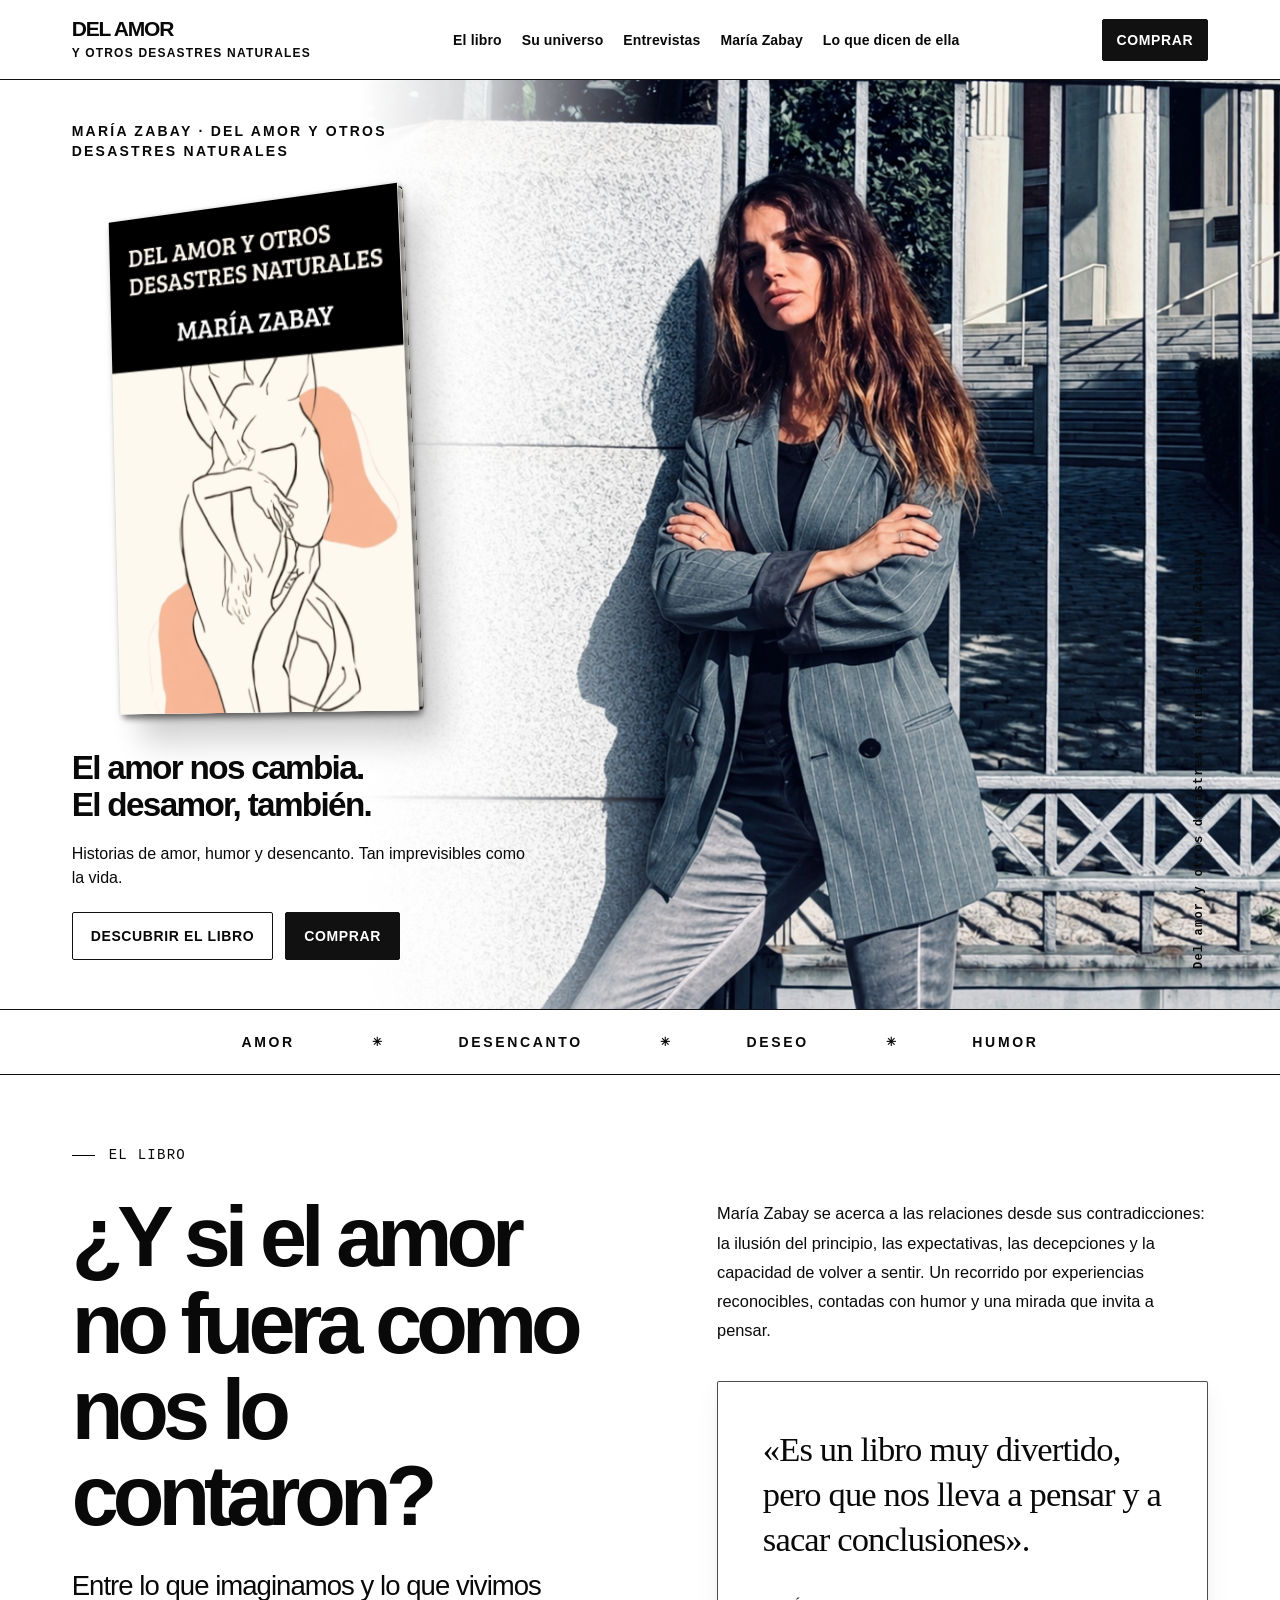
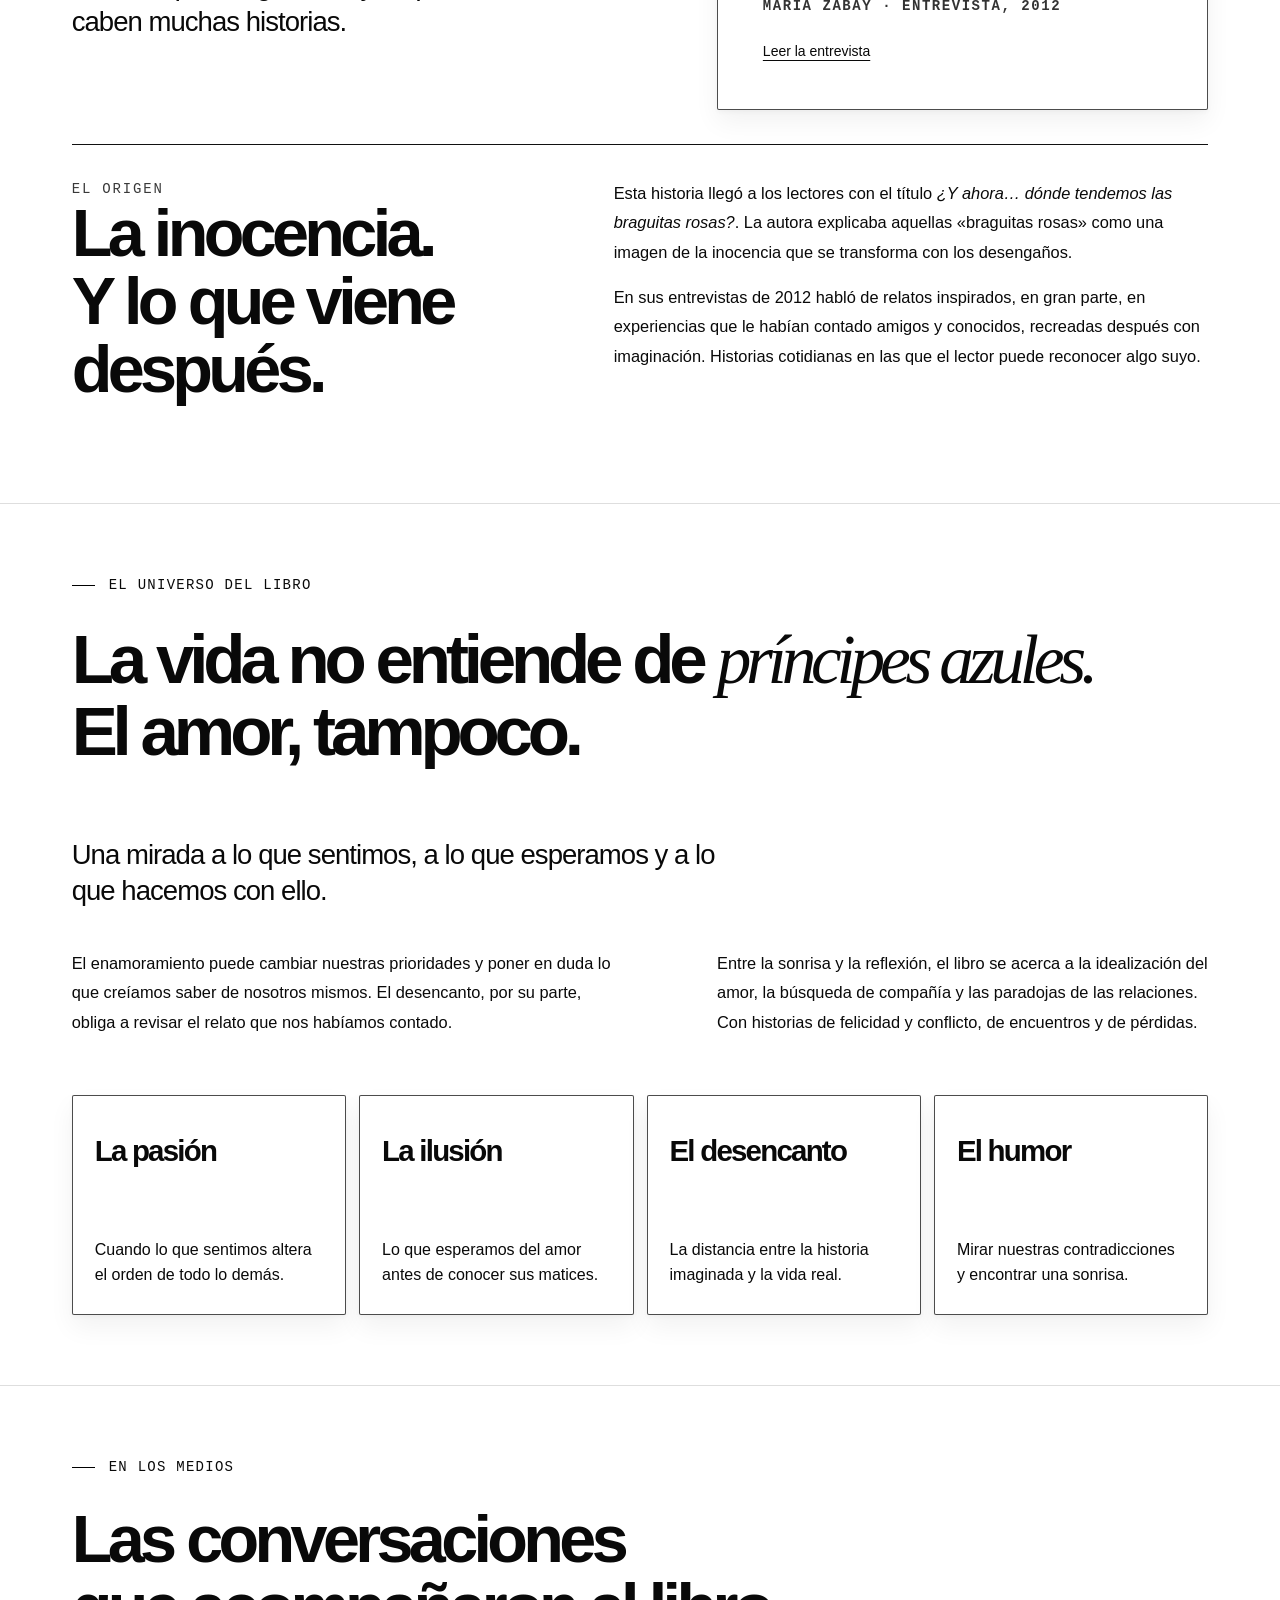
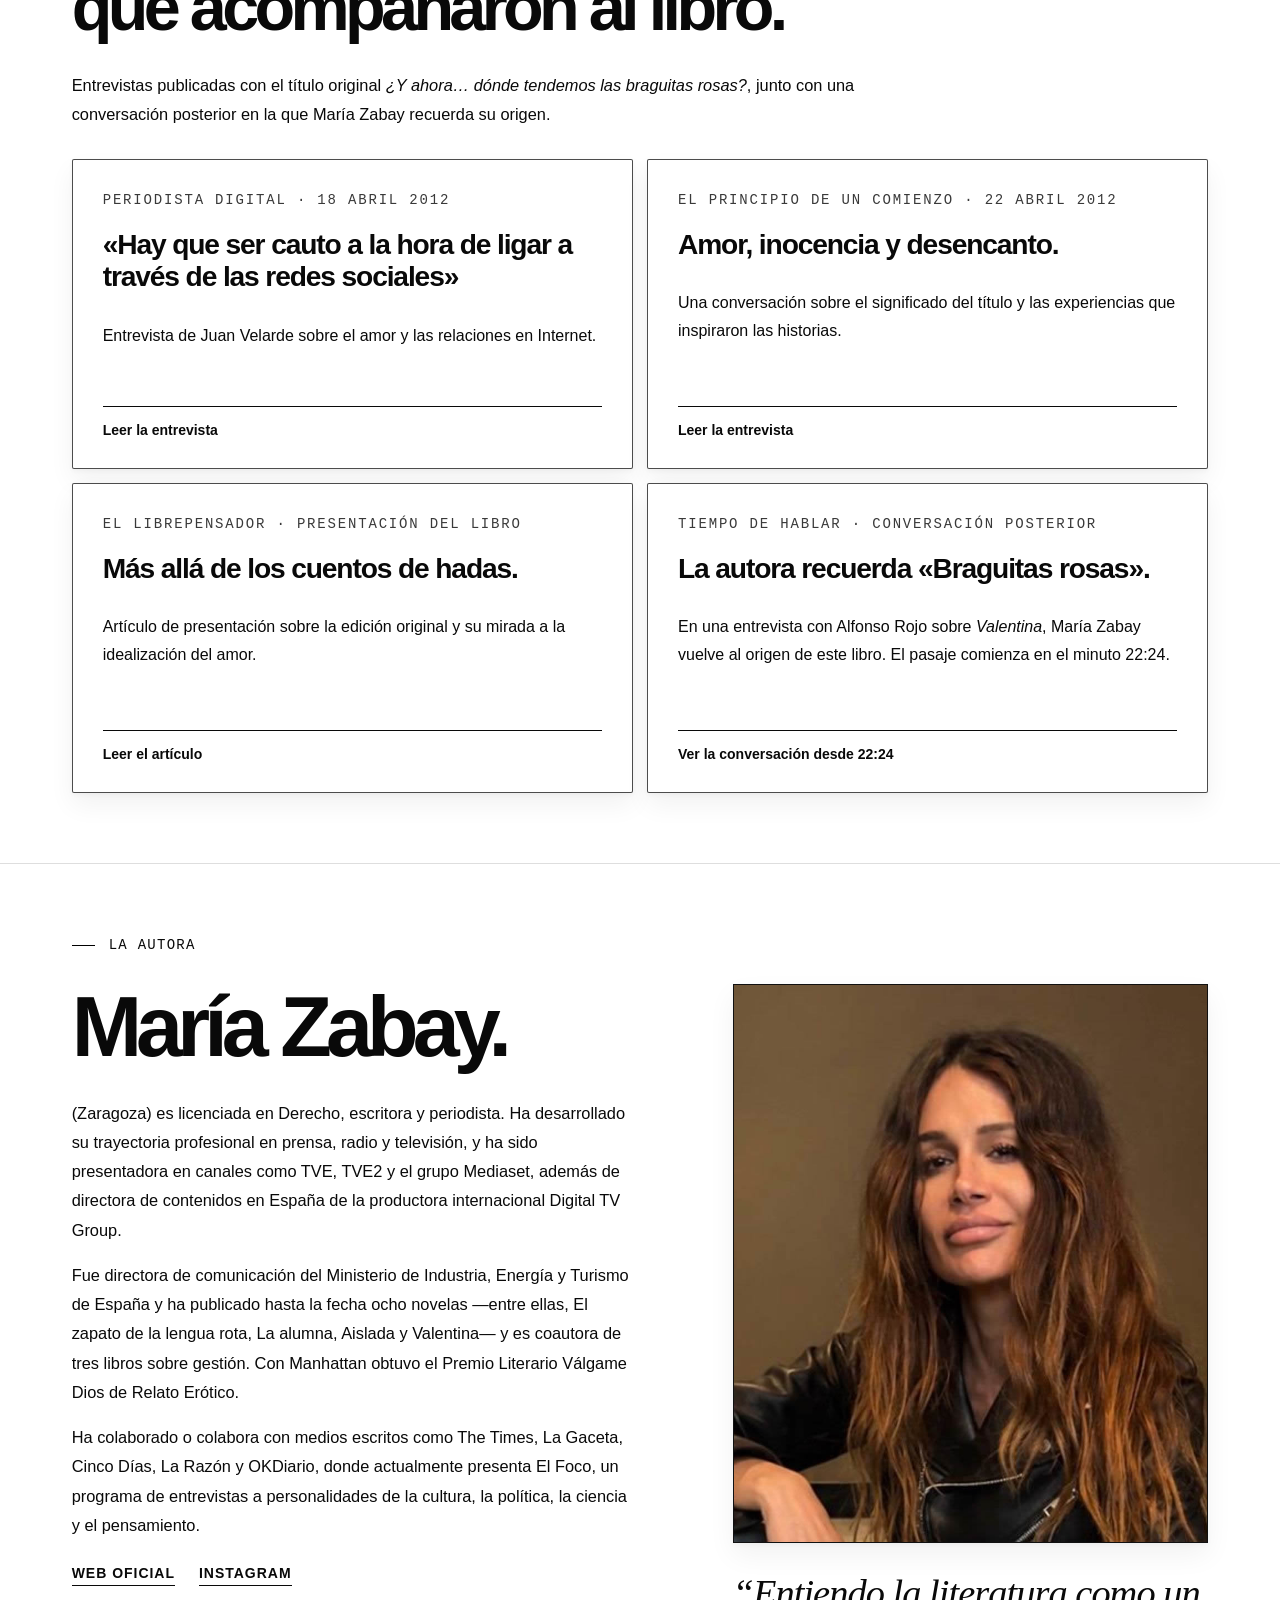
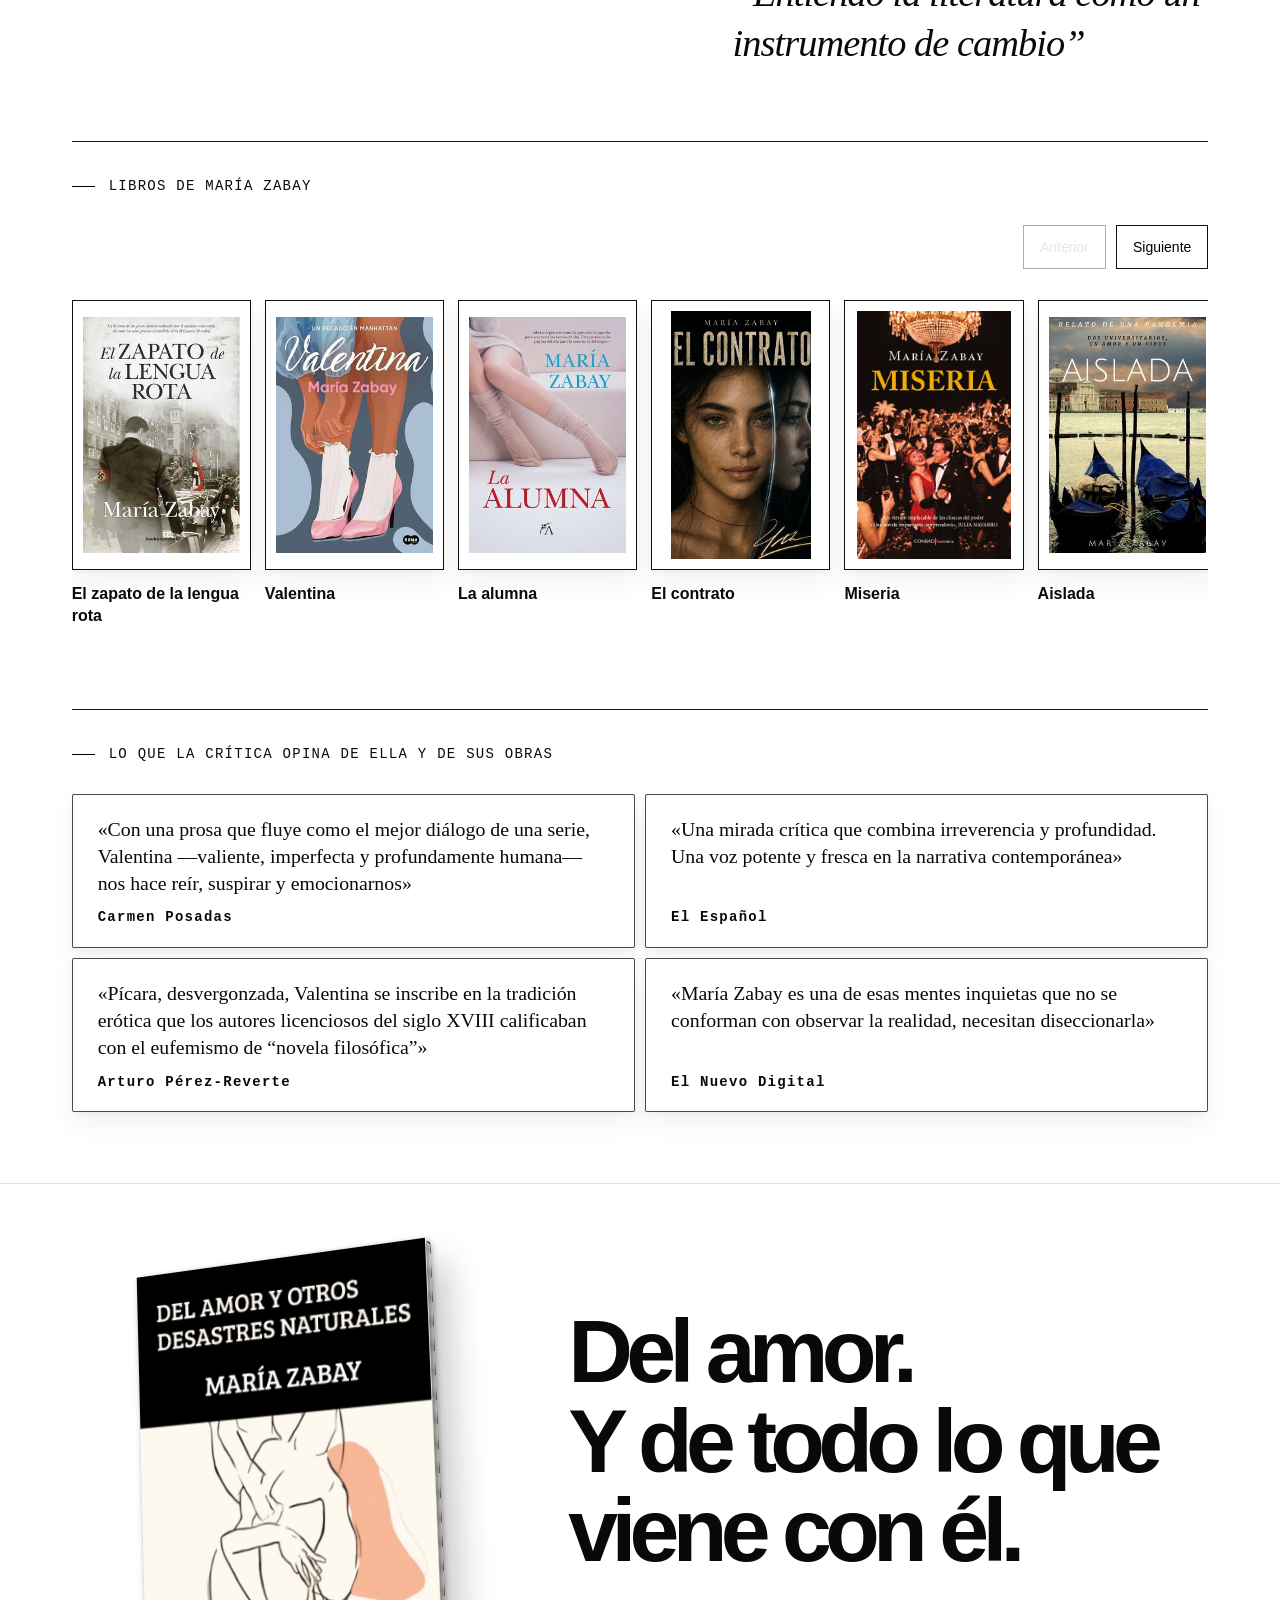
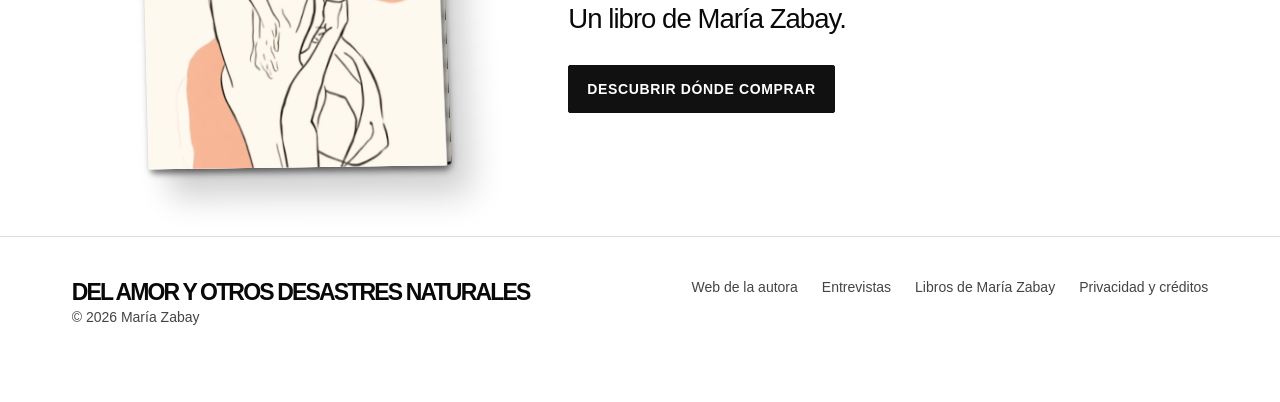
==== index.html @ c93a828b "Add files via upload" ====
<!doctype html><html lang="es"><head><meta charset="utf-8"><meta name="viewport" content="width=device-width,initial-scale=1"><title>Del amor y otros desastres naturales — María Zabay</title><meta name="description" content="Un libro de María Zabay sobre el amor, el desamor y nuestras contradicciones. Descubre su universo, las entrevistas de la edición original y las obras de la autora."><meta name="theme-color" content="#ffffff"><link rel="canonical" href="https://del-amor-y-otros-desastres-naturales.mariazabay.chatgpt.site/"><meta property="og:type" content="book"><meta property="og:title" content="Del amor y otros desastres naturales — María Zabay"><meta property="og:image" content="https://del-amor-y-otros-desastres-naturales.mariazabay.chatgpt.site/assets/portada.jpg"><meta property="og:description" content="Amor, humor y desencanto. Un libro de María Zabay."><link rel="preload" as="image" href="assets/maria-zabay-rae.png"><link rel="stylesheet" href="css/site.css"><script type="application/ld+json">{"@context": "https://schema.org", "@type": "Book", "name": "Del amor y otros desastres naturales", "author": {"@type": "Person", "name": "María Zabay"}, "image": "https://del-amor-y-otros-desastres-naturales.mariazabay.chatgpt.site/assets/portada.jpg", "inLanguage": "es"}</script><script defer src="js/site.js"></script></head><body><a class="skip" href="#contenido">Saltar al contenido</a>
<header class="site-header" id="arriba"><a class="brand" href="#arriba" aria-label="Del amor y otros desastres naturales, inicio">DEL AMOR<small>Y OTROS DESASTRES NATURALES</small></a><nav class="nav" id="navigation" aria-label="Navegación principal"><a href="#historia">El libro</a><a href="#universo">Su universo</a><a href="#medios">Entrevistas</a><a href="#autora">María Zabay</a><a href="#critica">Lo que dicen de ella</a></nav><div class="header-actions"><button class="btn ink" data-shop type="button">Comprar</button><button class="mobile-menu-toggle" id="menuToggle" type="button" aria-controls="navigation" aria-expanded="false" aria-label="Abrir menú">☰</button></div></header>
<main id="contenido"><section class="hero" aria-labelledby="hero-label"><div class="hero-portrait"><img src="assets/maria-zabay-rae.png" alt="María Zabay junto a la entrada de la Real Academia Española" fetchpriority="high"></div><div class="hero-copy"><div class="hero-intro">María Zabay · Del amor y otros desastres naturales</div><button class="book-stage cover-open" type="button" aria-label="Abrir el libro y leer las seis primeras páginas"><span class="book-object"><span class="volume-back" aria-hidden="true"></span><span class="volume-leaf leaf-1" aria-hidden="true"><span class="leaf-face leaf-front"><img src="assets/primeras-paginas/page-001.png" alt=""></span><span class="leaf-face leaf-back"><img src="assets/primeras-paginas/page-002.png" alt=""></span></span><span class="volume-leaf leaf-2" aria-hidden="true"><span class="leaf-face leaf-front"><img src="assets/primeras-paginas/page-003.png" alt=""></span><span class="leaf-face leaf-back"><img src="assets/primeras-paginas/page-004.png" alt=""></span></span><span class="volume-leaf leaf-3" aria-hidden="true"><span class="leaf-face leaf-front"><img src="assets/primeras-paginas/page-005.png" alt=""></span><span class="leaf-face leaf-back"><img src="assets/primeras-paginas/page-006.png" alt=""></span></span><span class="volume-cover"><span class="leaf-face cover-front"><img src="assets/portada.jpg" alt="Libro en 3D: Del amor y otros desastres naturales, de María Zabay" width="662" height="1058"></span><span class="leaf-face cover-inside" aria-hidden="true"></span></span></span></button><div class="hero-bottom"><h1 class="hero-headline" id="hero-label">El amor nos cambia.<br>El desamor, también.</h1><p class="hero-subhead">Historias de amor, humor y desencanto. Tan imprevisibles como la vida.</p>

<div class="feature-actions"><a class="btn" href="#historia">Descubrir el libro</a><button class="btn ink" data-shop type="button">Comprar</button></div></div></div><a class="hero-scroll" href="#historia">Del amor y otros desastres naturales · María Zabay</a></section>
<div class="manifesto" aria-label="Temas del libro"><span>Amor</span><b aria-hidden="true">✳</b><span>Desencanto</span><b aria-hidden="true">✳</b><span>Deseo</span><b aria-hidden="true">✳</b><span>Humor</span></div>
<section class="section shell" id="historia"><div class="chapter">EL LIBRO</div><div class="two-col"><div><h2 class="section-title">¿Y si el amor no fuera como nos lo contaron?</h2><p class="deck">Entre lo que imaginamos y lo que vivimos caben muchas historias.</p></div><div class="section-art"><p class="body-copy">María Zabay se acerca a las relaciones desde sus contradicciones: la ilusión del principio, las expectativas, las decepciones y la capacidad de volver a sentir. Un recorrido por experiencias reconocibles, contadas con humor y una mirada que invita a pensar.</p><div class="pull-quote surface"><p class="quote">«Es un libro muy divertido, pero que nos lleva a pensar y a sacar conclusiones».</p><span class="quote-attribution">María Zabay · Entrevista, 2012</span><p style="margin:20px 0 0"><a class="source-link" href="https://principiodeuncomienzo.wordpress.com/2012/04/22/maria-zabaypor-amor-somos-capaces-de-cambiar-nuestras-prioridades-y-hasta-forma-de-ser/" target="_blank" rel="noopener">Leer la entrevista</a></p></div></div></div><div class="parallax-rule"></div><div class="two-col flip"><div><div class="eyebrow">EL ORIGEN</div><h2 class="section-title small">La inocencia.<br>Y lo que viene después.</h2></div><div><p class="body-copy">Esta historia llegó a los lectores con el título <em>¿Y ahora… dónde tendemos las braguitas rosas?</em>. La autora explicaba aquellas «braguitas rosas» como una imagen de la inocencia que se transforma con los desengaños.</p><p class="body-copy">En sus entrevistas de 2012 habló de relatos inspirados, en gran parte, en experiencias que le habían contado amigos y conocidos, recreadas después con imaginación. Historias cotidianas en las que el lector puede reconocer algo suyo.</p></div></div></section>
<section class="section shell" id="universo"><div class="chapter">EL UNIVERSO DEL LIBRO</div><p class="big-words">La vida no entiende de <em>príncipes azules.</em><br>El amor, tampoco.</p><p class="deck">Una mirada a lo que sentimos, a lo que esperamos y a lo que hacemos con ello.</p><div class="two-col" style="margin-top:40px"><p class="body-copy">El enamoramiento puede cambiar nuestras prioridades y poner en duda lo que creíamos saber de nosotros mismos. El desencanto, por su parte, obliga a revisar el relato que nos habíamos contado.</p><p class="body-copy">Entre la sonrisa y la reflexión, el libro se acerca a la idealización del amor, la búsqueda de compañía y las paradojas de las relaciones. Con historias de felicidad y conflicto, de encuentros y de pérdidas.</p></div><div class="theme-grid"><article class="theme-card surface"><h3>La pasión</h3><p>Cuando lo que sentimos altera el orden de todo lo demás.</p></article><article class="theme-card surface"><h3>La ilusión</h3><p>Lo que esperamos del amor antes de conocer sus matices.</p></article><article class="theme-card surface"><h3>El desencanto</h3><p>La distancia entre la historia imaginada y la vida real.</p></article><article class="theme-card surface"><h3>El humor</h3><p>Mirar nuestras contradicciones y encontrar una sonrisa.</p></article></div></section>
<section class="section shell" id="medios"><div class="chapter">EN LOS MEDIOS</div><h2 class="section-title media-title">Las conversaciones<br>que acompañaron al libro.</h2><p class="body-copy media-note">Entrevistas publicadas con el título original <em>¿Y ahora… dónde tendemos las braguitas rosas?</em>, junto con una conversación posterior en la que María Zabay recuerda su origen.</p><div class="press-grid">
<a class="surface press-card" href="https://www.periodistadigital.com/cultura/libros/20120418/maria-zabay-hay-cauto-hora-ligar-traves-redes-sociales-noticia-689400660755/" target="_blank" rel="noopener"><span class="eyebrow">PERIODISTA DIGITAL · 18 ABRIL 2012</span><div class="press-description"><h3>«Hay que ser cauto a la hora de ligar a través de las redes sociales»</h3><p>Entrevista de Juan Velarde sobre el amor y las relaciones en Internet.</p></div><span class="press-action">Leer la entrevista</span></a>
<a class="surface press-card" href="https://principiodeuncomienzo.wordpress.com/2012/04/22/maria-zabaypor-amor-somos-capaces-de-cambiar-nuestras-prioridades-y-hasta-forma-de-ser/" target="_blank" rel="noopener"><span class="eyebrow">EL PRINCIPIO DE UN COMIENZO · 22 ABRIL 2012</span><div class="press-description"><h3>Amor, inocencia y desencanto.</h3><p>Una conversación sobre el significado del título y las experiencias que inspiraron las historias.</p></div><span class="press-action">Leer la entrevista</span></a>
<a class="surface press-card" href="https://ellibrepensador.com/y-ahora-donde-tendemos-las-braguitas-rosas-de-maria-zabay/" target="_blank" rel="noopener"><span class="eyebrow">EL LIBREPENSADOR · PRESENTACIÓN DEL LIBRO</span><div class="press-description"><h3>Más allá de los cuentos de hadas.</h3><p>Artículo de presentación sobre la edición original y su mirada a la idealización del amor.</p></div><span class="press-action">Leer el artículo</span></a>
<a class="surface press-card" href="https://www.dailymotion.com/video/x9g1dno?start=1344" target="_blank" rel="noopener"><span class="eyebrow">TIEMPO DE HABLAR · CONVERSACIÓN POSTERIOR</span><div class="press-description"><h3>La autora recuerda «Braguitas rosas».</h3><p>En una entrevista con Alfonso Rojo sobre <em>Valentina</em>, María Zabay vuelve al origen de este libro. El pasaje comienza en el minuto 22:24.</p></div><span class="press-action">Ver la conversación desde 22:24</span></a>
</div></section><section class="section shell" id="autora"><div class="chapter">LA AUTORA</div><div class="author-layout"><div><h2 class="section-title">María Zabay.</h2><p class="body-copy">(Zaragoza) es licenciada en Derecho, escritora y periodista. Ha desarrollado su trayectoria profesional en prensa, radio y televisión, y ha sido presentadora en canales como TVE, TVE2 y el grupo Mediaset, además de directora de contenidos en España de la productora internacional Digital TV Group.</p><p class="body-copy">Fue directora de comunicación del Ministerio de Industria, Energía y Turismo de España y ha publicado hasta la fecha ocho novelas —entre ellas, El zapato de la lengua rota, La alumna, Aislada y Valentina— y es coautora de tres libros sobre gestión. Con Manhattan obtuvo el Premio Literario Válgame Dios de Relato Erótico.</p><p class="body-copy">Ha colaborado o colabora con medios escritos como The Times, La Gaceta, Cinco Días, La Razón y OKDiario, donde actualmente presenta El Foco, un programa de entrevistas a personalidades de la cultura, la política, la ciencia y el pensamiento.</p><div class="author-social"><a class="text-link" href="https://mariazabay.com/" rel="noopener" target="_blank">Web oficial</a><a class="text-link" href="https://www.instagram.com/maria_zabay/" rel="noopener" target="_blank">Instagram</a></div></div><div><img alt="Retrato de María Zabay" class="author-image" loading="lazy" src="assets/maria-zabay-autora-color.jpg"/><p class="pull-inline" style="margin-top:26px">“Entiendo la literatura como un instrumento de cambio”</p></div></div>
<div class="parallax-rule"></div><div class="chapter">LIBROS DE MARÍA ZABAY</div><div class="shelf-nav"><button type="button" id="shelf-prev" aria-controls="book-shelf">Anterior</button><button type="button" id="shelf-next" aria-controls="book-shelf">Siguiente</button></div><div aria-label="Libros de María Zabay" class="book-shelf" id="book-shelf" tabindex="0"><div class="shelf-book"><a class="shelf-link" href="https://elzapato.mariazabay.com/" target="_blank" rel="noopener noreferrer" aria-label="Visitar la web de El zapato de la lengua rota"><div class="cover-box"><img alt="El zapato de la lengua rota" loading="lazy" src="assets/libros/libro2.jpg"/></div><p>El zapato de la lengua rota</p></a></div>
<div class="shelf-book"><a class="shelf-link" href="https://valentina.mariazabay.com/" target="_blank" rel="noopener noreferrer" aria-label="Visitar la web de Valentina"><div class="cover-box"><img alt="Valentina" loading="lazy" src="assets/libros/libro1.jpg"/></div><p>Valentina</p></a></div>

<div class="shelf-book"><div class="cover-box"><img alt="La alumna" loading="lazy" src="assets/libros/libro3.jpg"/></div><p>La alumna</p></div>
<div class="shelf-book"><a class="shelf-link" href="https://elcontrato.mariazabay.com/" target="_blank" rel="noopener noreferrer" aria-label="Visitar la web de El contrato"><div class="cover-box"><img alt="El contrato" loading="lazy" src="assets/libros/elcontrato.PNG"/></div><p>El contrato</p></a></div>
<div class="shelf-book"><a class="shelf-link" href="https://miseria.mariazabay.com/" target="_blank" rel="noopener noreferrer" aria-label="Visitar la web de Miseria"><div class="cover-box"><img alt="Miseria" loading="lazy" src="assets/libros/miseria.jpg"/></div><p>Miseria</p></a></div>
<div class="shelf-book"><div class="cover-box"><img alt="Aislada" loading="lazy" src="assets/libros/libro5.jpg"/></div><p>Aislada</p></div>
<div class="shelf-book"><div class="cover-box"><img alt="Manhattan" loading="lazy" src="assets/libros/libro7.jpg"/></div><p>Manhattan</p></div>
<div class="shelf-book"><div class="cover-box"><img alt="Diosas de papel" loading="lazy" src="assets/libros/libro9.jpg"/></div><p>Diosas de papel</p></div>
<div class="shelf-book"><div class="cover-box"><img alt="Breve historia de la especie humana" loading="lazy" src="assets/libros/libro12.jpg"/></div><p>Breve historia de la especie humana</p></div>
<div class="shelf-book"><div class="cover-box"><img alt="Un viaje al éxito" loading="lazy" src="assets/libros/libro6.jpg"/></div><p>Un viaje al éxito</p></div>
<div class="shelf-book"><div class="cover-box"><img alt="Liderar con la palabra" loading="lazy" src="assets/libros/libro8.jpg"/></div><p>Liderar con la palabra</p></div>
<div class="shelf-book"><div class="cover-box"><img alt="Todos contra el bullying" loading="lazy" src="assets/libros/libro11.jpg"/></div><p>Todos contra el bullying</p></div>
<div class="shelf-book"><div class="cover-box"><img alt="Del amor y otros desastres naturales" loading="lazy" src="assets/portada.jpg"/></div><p>Del amor y otros desastres naturales</p></div>
</div>
<div class="parallax-rule"></div><div class="chapter" id="critica">LO QUE LA CRÍTICA OPINA DE ELLA Y DE SUS OBRAS</div><div class="critics-grid"><blockquote class="surface critic"><p>«Con una prosa que fluye como el mejor diálogo de una serie, Valentina —valiente, imperfecta y profundamente humana— nos hace reír, suspirar y emocionarnos»</p><cite>Carmen Posadas</cite></blockquote><blockquote class="surface critic"><p>«Una mirada crítica que combina irreverencia y profundidad. Una voz potente y fresca en la narrativa contemporánea»</p><cite>El Español</cite></blockquote><blockquote class="surface critic"><p>«Pícara, desvergonzada, Valentina se inscribe en la tradición erótica que los autores licenciosos del siglo XVIII calificaban con el eufemismo de “novela filosófica”»</p><cite>Arturo Pérez-Reverte</cite></blockquote><blockquote class="surface critic"><p>«María Zabay es una de esas mentes inquietas que no se conforman con observar la realidad, necesitan diseccionarla»</p><cite>El Nuevo Digital</cite></blockquote></div>
</section><section class="section shell"><div class="final-cta"><div><button class="book-stage cover-open final-volume" type="button" aria-label="Abrir el libro y leer las seis primeras páginas"><span class="book-object"><span class="volume-back" aria-hidden="true"></span><span class="volume-leaf leaf-1" aria-hidden="true"><span class="leaf-face leaf-front"><img src="assets/primeras-paginas/page-001.png" alt=""></span><span class="leaf-face leaf-back"><img src="assets/primeras-paginas/page-002.png" alt=""></span></span><span class="volume-leaf leaf-2" aria-hidden="true"><span class="leaf-face leaf-front"><img src="assets/primeras-paginas/page-003.png" alt=""></span><span class="leaf-face leaf-back"><img src="assets/primeras-paginas/page-004.png" alt=""></span></span><span class="volume-leaf leaf-3" aria-hidden="true"><span class="leaf-face leaf-front"><img src="assets/primeras-paginas/page-005.png" alt=""></span><span class="leaf-face leaf-back"><img src="assets/primeras-paginas/page-006.png" alt=""></span></span><span class="volume-cover"><span class="leaf-face cover-front"><img src="assets/portada.jpg" alt="Libro en 3D: Del amor y otros desastres naturales, de María Zabay" width="662" height="1058"></span><span class="leaf-face cover-inside" aria-hidden="true"></span></span></span></button></div><div><h2>Del amor.<br>Y de todo lo que viene con él.</h2><p class="deck">Un libro de María Zabay.</p><button class="btn ink" type="button" data-shop>Descubrir dónde comprar</button></div></div></section></main>
<footer class="footer"><div><a class="footer-brand" href="#arriba">DEL AMOR Y OTROS DESASTRES NATURALES</a><p>© 2026 María Zabay</p></div><div class="footer-links"><a href="https://mariazabay.com/" target="_blank" rel="noopener">Web de la autora</a><a href="#medios">Entrevistas</a><a href="#autora">Libros de María Zabay</a><a href="#" id="open-privacy">Privacidad y créditos</a></div></footer>
<dialog id="shopDialog" aria-labelledby="shopTitle"><button class="close" type="button" data-close aria-label="Cerrar ventana">×</button><p class="eyebrow">DEL AMOR Y OTROS DESASTRES NATURALES</p><h2 id="shopTitle">Tu próxima lectura.</h2><p>Consulta el formato, el precio y la disponibilidad en la tienda.</p><div class="stack"><a class="btn ink" href="https://www.amazon.es/Del-amor-otros-desastres-naturales/dp/B0F6K1F7VD" target="_blank" rel="noopener">Ver en Amazon</a></div></dialog>
<dialog id="readerDialog" class="book-reader" aria-labelledby="readerTitle"><div class="reader-heading"><div><p class="eyebrow">DEL AMOR Y OTROS DESASTRES NATURALES</p><h2 id="readerTitle">Las seis primeras páginas</h2></div><button class="reader-close" type="button" data-close aria-label="Cerrar el libro">×</button></div><div class="reader-spread"><article class="reader-page" data-page="1"><img src="assets/primeras-paginas/page-001.png" alt="Página 1 del PDF: Portadilla" width="1133" height="1600"><div class="visually-hidden">MARÍA ZABAY

Del amor,
y otros desastres naturales...

1</div></article><article class="reader-page" data-page="2"><img src="assets/primeras-paginas/page-002.png" alt="Página 2 del PDF: Agradecimientos" width="1133" height="1600"><div class="visually-hidden">Gracias a todos los que habéis hecho posibles
estas páginas con vuestras historias que
superan con creces mi imaginación.

2</div></article><article class="reader-page" data-page="3" hidden><img src="assets/primeras-paginas/page-003.png" alt="Página 3 del PDF: Dedicatoria" width="1133" height="1600"><div class="visually-hidden">A tí, que me enseñaste a ver en color.
En recuerdo de aquellos dos arcoiris
con los que empezó nuestro amor.

3</div></article><article class="reader-page" data-page="4" hidden><img src="assets/primeras-paginas/page-004.png" alt="Página 4 del PDF: Cita de William Shakespeare" width="1133" height="1600"><div class="visually-hidden">¡Oh amor poderoso!
Que a veces hace de una bestia un hombre,
y otras de un hombre una bestia.
William Shakespeare

4</div></article><article class="reader-page" data-page="5" hidden><img src="assets/primeras-paginas/page-005.png" alt="Página 5 del PDF: Prólogo" width="1133" height="1600"><div class="visually-hidden">Prólogo

El amor… ¡Qué gran contradicción!
Convierte en egregios conquistadores a individuos esclavos de tan
zafia motivación como lo son los voceríos de su bragueta. Convierte
en elegantes y esquivas damiselas a mujeres en su treintena,
obsesionadas por garantizarse las más elementales cuestiones de
intendencia. Y, a la vez, es el sentimiento más puro y bello que
imaginarse pueda.
En este libro se recogen historias que me han rodeado. Historias por
las que he visto sufrir sin razón. Soportar desplante y humillación.
¿Qué nos lleva a aguantar eso? ¿Qué absurda fuerza nos arrastra a
perseguir el látigo? Nuestra naturaleza. ¿Qué, si no?
El amor es una sofisticadísima reacción química que ha ido
desarrollando el ser humano durante veinte millones de años,
sencillamente para garantizar el hecho reproductivo. ¿Cómo si no,
el bípedo más egoísta de nuestro planeta, se dejaría la vida por otros
seres? ¿Por qué si no, siendo el egoísmo nuestra característica
esencial, nos agobia tanto la soledad? (En un momento he dicho tres
veces &quot;si no&quot;. Es ponerse una a hablar de amor... Y empezar a
contradecirse).
Es química (yo soy de letras). Pura química. Igual que al litio lo
llamamos LI o al hierro FE, al amor lo podríamos llamar AM y
ponerlo en lugar del américo. En los actínidos. Para colmo, los
actínidos, son los elementos de &quot;transición interna&quot;. Tienen tiempos
de vida cortos y todos sus isótopos son radiactivos. ¿Les suena?
5</div></article><article class="reader-page" data-page="6" hidden><img src="assets/primeras-paginas/page-006.png" alt="Página 6 del PDF: Prólogo, continuación" width="1133" height="1600"><div class="visually-hidden">Platón decía que el nombre es arquetipo de la cosa. Supongo que el
símbolo, también. Si a esto le sumamos que los actínidos se
representan en la tabla periódica con el color amarillo, llegamos a la
conclusión de que Antoñete llevaba razón, y... ¡Al amarillo ni
acercarse!
Por si no la recuerdan de memoria, les adjunto la tabla periódica de
los elementos. Para que vean, en realidad, qué posición ocupa el
amor en nuestro universo.
Bien centradito en la última fila.

Así que por conclusiones empíricas de índole química y taurina...
Cuidadito con el amor, por mucho tirón que tenga.
Aquí, recogeré historias que han ocurrido a mi alrededor. Historias
que en lo personal me han sido de gran utilidad para entender,
todavía peor, qué narices es esa trampa patocha de la que, una y otra
vez, todos hemos sido presos.

6</div></article></div><div class="reader-controls"><button type="button" class="btn" id="pagePrev">Anterior</button><span id="pageStatus" aria-live="polite" aria-atomic="true">Páginas 1–2 de 6</span><button type="button" class="btn ink" id="pageNext">Siguiente</button></div><p class="reader-footnote">Usa Anterior y Siguiente, las teclas de dirección o desliza en móvil.</p></dialog>
<dialog class="legal-copy" id="privacyDialog" aria-labelledby="privacyTitle"><button class="close" data-close type="button" aria-label="Cerrar">×</button><h2 id="privacyTitle">Privacidad y créditos</h2><p>Esta página no incorpora formularios, analítica ni reproductores de terceros. Los enlaces externos se abren en las plataformas correspondientes, donde se aplican sus políticas de privacidad.</p><p>Fotografías, bibliografía y opiniones sobre la autora y sus obras: <a class="source-link" href="https://miseria.mariazabay.com/" target="_blank" rel="noopener">web de Miseria</a>. Portada facilitada por María Zabay.</p><p>Las entrevistas se enlazan a sus publicaciones originales. Los textos de presentación de esta web no son fragmentos del libro.</p></dialog></body></html>
---- css/site.css ----
:root{--white:#fff;--ink:#090909;--line:rgba(0,0,0,.7);--line-soft:rgba(0,0,0,.18);--muted:#666;--shadow:0 12px 26px rgba(0,0,0,.055),0 2px 5px rgba(0,0,0,.035);--edge:clamp(24px,5.6vw,104px);--max:1600px}
*{box-sizing:border-box}html{scroll-behavior:smooth;scroll-padding-top:86px}body{margin:0;background:#fff;color:var(--ink);font-family:-apple-system,BlinkMacSystemFont,"Helvetica Neue",Helvetica,Arial,sans-serif;font-weight:400;-webkit-font-smoothing:antialiased}body.menu-open{overflow:hidden}a{color:inherit;text-decoration:none}button{font:inherit;cursor:pointer}img{display:block;max-width:100%}::selection{background:#111;color:#fff}p{line-height:1.7}h1,h2,h3,p,blockquote{margin-top:0}.shell{max-width:var(--max);padding-inline:var(--edge);margin-inline:auto}.eyebrow,.chapter,.micro,.small-mono{font:500 11px/1.5 ui-monospace,SFMono-Regular,Consolas,"Liberation Mono",monospace;letter-spacing:.13em;text-transform:uppercase}.eyebrow{color:#393939}.muted{color:var(--muted)}.section{padding-block:clamp(92px,11vw,160px);border-bottom:1px solid #dedede}.chapter{display:flex;align-items:center;gap:14px;margin-bottom:45px}.chapter:before{content:"";display:inline-block;width:23px;height:1px;background:#000}.section-title{font-size:clamp(48px,6.6vw,103px);line-height:1.02;font-weight:650;letter-spacing:-.07em;max-width:1050px;margin-bottom:35px}.section-title.small{font-size:clamp(43px,5.2vw,78px)}.deck{font-size:clamp(20px,2.15vw,32px);line-height:1.32;letter-spacing:-.035em;max-width:690px;font-weight:420}.body-copy{font-size:clamp(16px,1.28vw,19px);max-width:670px;line-height:1.78}.btn{display:inline-flex;align-items:center;gap:18px;justify-content:space-between;border:1px solid #111;padding:15px 18px;color:#080808;background:#fff;border-radius:2px;transition:background .25s,color .25s,transform .25s;min-height:48px;font-size:12px;font-weight:700;letter-spacing:.045em;text-transform:uppercase;white-space:normal}.btn:hover{background:#111;color:#fff;transform:translateY(-2px)}.btn.ink{background:#111;color:#fff}.btn.ink:hover{background:#fff;color:#111}.btn.arrow::after{content:"↗";font-size:17px;line-height:1}.text-link{border-bottom:1px solid currentColor;padding-bottom:4px;font-weight:650;font-size:12px;letter-spacing:.07em;text-transform:uppercase}.text-link:hover{color:#666}.surface{background:white;border:1px solid var(--line);border-radius:2px;box-shadow:var(--shadow)}.quote{font-family:Georgia,"Times New Roman",serif;font-size:clamp(24px,3vw,44px);line-height:1.3;letter-spacing:-.025em;font-weight:400}.quote-attribution{display:block;font:600 11px/1.5 ui-monospace,Consolas,monospace;letter-spacing:.11em;text-transform:uppercase;margin-top:23px;color:#333}
/* CABECERA */
.site-header{height:80px;position:sticky;top:0;z-index:50;display:flex;align-items:center;justify-content:space-between;gap:25px;padding:0 var(--edge);border-bottom:1px solid #111;background:rgba(255,255,255,.96);backdrop-filter:blur(16px)}.brand{font-weight:800;font-size:23px;letter-spacing:-.08em;line-height:1}.brand small{font-size:8px;letter-spacing:.17em;display:block;font-weight:600;margin-top:6px}.nav{display:flex;gap:clamp(13px,1.7vw,29px);align-items:center;justify-content:center;flex-wrap:wrap}.nav a{font-size:11px;font-weight:620;letter-spacing:.01em;white-space:nowrap;transition:opacity .2s}.nav a:hover{opacity:.45}.header-actions{display:flex;gap:9px;align-items:center}.header-actions .btn{padding:12px 14px;min-height:41px}.mobile-menu-toggle{display:none;border:1px solid #111;background:#fff;width:42px;height:42px;align-items:center;justify-content:center;font-size:23px;line-height:1}
/* PORTADA: fotografía real + máscara de degradado, sin modificar el rostro */
.hero{position:relative;isolation:isolate;min-height:min(850px,calc(100svh - 80px));max-height:930px;overflow:hidden;border-bottom:1px solid #111;background:#fff}.hero-portrait{position:absolute;right:0;top:0;bottom:0;width:min(72vw,1160px);pointer-events:none;z-index:-1;-webkit-mask-image:linear-gradient(to right,transparent 0%,rgba(0,0,0,.17) 13%,#000 33%);mask-image:linear-gradient(to right,transparent 0%,rgba(0,0,0,.17) 13%,#000 33%)}.hero-portrait img{width:100%;height:100%;object-fit:cover;object-position:48% 45%;filter:grayscale(100%) contrast(1.02)}.hero-copy{height:100%;min-height:inherit;max-width:var(--max);margin:auto;padding:42px var(--edge) 49px;display:flex;flex-direction:column;align-items:flex-start;justify-content:space-between;position:relative;z-index:1}.hero-intro{font-size:11px;font-weight:650;letter-spacing:.16em;text-transform:uppercase;line-height:1.4}.hero-book{width:clamp(260px,32vw,455px);max-height:min(58vh,530px);object-fit:contain;filter:drop-shadow(15px 23px 20px rgba(0,0,0,.14));transform:translateX(-3%)}.hero-bottom{max-width:460px}.hero-headline{font-size:clamp(21px,2.6vw,37px);line-height:1.13;font-weight:650;letter-spacing:-.05em;margin:0 0 18px}.hero-subhead{font-size:14px;margin:0 0 22px;line-height:1.5;font-weight:500}.hero-quote{font-size:clamp(16px,1.45vw,19px);line-height:1.45;margin:0}.hero-quote span{display:block;margin-top:7px;font-weight:800;font-size:11px;letter-spacing:.1em}.hero-scroll{position:absolute;right:var(--edge);bottom:40px;z-index:4;display:flex;align-items:center;gap:11px;font:600 10px/1 ui-monospace,monospace;letter-spacing:.1em;transform:rotate(-90deg) translateX(100%);transform-origin:right bottom}.manifesto{display:flex;gap:clamp(30px,6vw,120px);justify-content:center;align-items:center;border-bottom:1px solid #111;padding:24px 20px;overflow:hidden}.manifesto span{font-size:10px;font-weight:740;letter-spacing:.19em;text-transform:uppercase;white-space:nowrap}.manifesto b{font-size:9px}
/* CONTENIDOS */
.two-col{display:grid;grid-template-columns:1.05fr .95fr;gap:clamp(50px,8vw,140px);align-items:start}.two-col.flip{grid-template-columns:.85fr 1.15fr}.spacer-h{height:58px}.section-art{padding-top:5px}.pull-quote{padding:clamp(28px,3.5vw,55px);margin-top:36px}.pull-quote .quote{font-size:clamp(24px,2.7vw,38px)}.editorial-aside{border-top:1px solid #111;padding-top:24px;margin-top:40px}.editorial-aside .micro{margin-bottom:20px}.editorial-aside p{margin-bottom:0}.big-words{font-size:clamp(36px,5.4vw,84px);font-weight:750;line-height:1.04;letter-spacing:-.075em;max-width:1030px}.big-words em{font-family:Georgia,serif;font-weight:400}.parallax-rule{height:1px;background:#111;margin-block:50px}.pull-inline{font:italic clamp(24px,3vw,42px)/1.3 Georgia,serif;max-width:850px;letter-spacing:-.025em}.theme-grid{display:grid;grid-template-columns:repeat(4,minmax(0,1fr));gap:13px;margin-top:65px}.theme-card{min-height:290px;padding:26px 22px;display:flex;flex-direction:column;justify-content:space-between;transition:transform .25s,box-shadow .25s}.theme-card:hover{transform:translateY(-5px);box-shadow:0 20px 35px rgba(0,0,0,.1)}.theme-card .index{font:500 12px ui-monospace,monospace}.theme-card h3{font-size:clamp(24px,2.3vw,34px);letter-spacing:-.06em;margin:0 0 17px}.theme-card p{font-size:14px;line-height:1.55;margin:0}.feature-split{display:grid;grid-template-columns:1.15fr .85fr;gap:clamp(40px,9vw,140px);align-items:center}.feature-cover{display:flex;align-items:center;justify-content:center;min-height:490px;padding:45px;background:#fafafa;border:1px solid var(--line);box-shadow:var(--shadow)}.feature-cover img{max-height:440px;box-shadow:9px 16px 28px rgba(0,0,0,.13)}.quote-excerpt{font:clamp(22px,2.7vw,39px)/1.35 Georgia,serif;letter-spacing:-.03em}.feature-actions{display:flex;align-items:center;flex-wrap:wrap;gap:20px;margin-top:31px}.media-grid{display:grid;grid-template-columns:repeat(2,minmax(0,1fr));gap:14px;margin-top:52px}.media-card{padding:35px;min-height:290px;display:flex;flex-direction:column;justify-content:space-between}.media-card h3{font-size:clamp(30px,3vw,46px);letter-spacing:-.06em;margin-bottom:17px}.media-card p{font-size:16px;max-width:420px}.media-card .media-meta{display:flex;justify-content:space-between;border-top:1px solid #aaa;padding-top:16px;gap:20px}.tab-list{display:flex;flex-wrap:wrap;gap:9px;margin:44px 0 17px}.tab{border:1px solid #111;background:#fff;padding:12px 19px;min-height:45px;font-size:12px;font-weight:600;transition:background .2s,color .2s}.tab[aria-selected="true"],.tab:hover{background:#111;color:#fff}.character-panel{padding:clamp(30px,5.5vw,75px);min-height:370px;display:grid;grid-template-columns:.7fr 1.3fr;gap:35px;align-items:start}.character-label{font:500 12px ui-monospace,monospace;letter-spacing:.12em;text-transform:uppercase}.character-title{font-size:clamp(34px,4.2vw,62px);line-height:1.09;font-weight:650;letter-spacing:-.065em}.character-body{max-width:660px;font-size:18px;line-height:1.75}.character-secret{font:500 13px/1.6 ui-monospace,monospace;border-top:1px solid #111;padding-top:24px;margin-top:35px}.press-grid{display:grid;grid-template-columns:repeat(3,minmax(0,1fr));gap:14px;margin-top:65px}.press-card{padding:30px;min-height:260px;display:flex;flex-direction:column;justify-content:space-between;transition:background .2s,color .2s,transform .2s}.press-card h3{font-size:clamp(24px,2.65vw,39px);font-weight:650;letter-spacing:-.05em}.press-card:hover{background:#111;color:#fff;transform:translateY(-4px)}.press-card .arrow-symbol{font-size:30px;align-self:flex-end}.author-layout{display:grid;grid-template-columns:1.08fr .92fr;gap:clamp(40px,8vw,120px);align-items:start}.author-image{aspect-ratio:4/4.7;width:100%;object-fit:cover;object-position:center top;border:1px solid #111;box-shadow:var(--shadow)}.author-social{display:flex;gap:24px;flex-wrap:wrap;margin-top:25px}.book-shelf{display:flex;gap:14px;overflow-x:auto;scroll-snap-type:x mandatory;padding:25px 2px 33px;scrollbar-color:#333 #ddd}.shelf-book{flex:0 0 clamp(150px,14vw,205px);scroll-snap-align:start}.shelf-book .cover-box{border:1px solid #111;box-shadow:var(--shadow);height:270px;padding:10px;display:flex;align-items:center;justify-content:center}.shelf-book img{height:100%;max-width:100%;object-fit:contain}.shelf-book p{font-size:12px;font-weight:700;line-height:1.35;margin-top:13px}.critics-grid{display:grid;grid-template-columns:repeat(2,minmax(0,1fr));gap:14px}.critic{padding:30px}.critic p{font:clamp(19px,2vw,29px)/1.45 Georgia,serif}.critic cite{font:600 11px ui-monospace,monospace;letter-spacing:.1em;font-style:normal}.facts{display:grid;grid-template-columns:repeat(3,1fr);border-top:1px solid #111;margin-top:30px}.fact{padding:20px 0;border-bottom:1px solid #d4d4d4}.fact dt{font:600 10px ui-monospace,monospace;letter-spacing:.11em;color:#555;text-transform:uppercase;margin-bottom:10px}.fact dd{font-size:19px;letter-spacing:-.025em;font-weight:600;margin:0}.final-cta{display:grid;grid-template-columns:.8fr 1.2fr;gap:70px;align-items:center}.final-cta h2{font-size:clamp(52px,7vw,108px);letter-spacing:-.075em;line-height:1;margin:0 0 25px}.final-book{max-height:480px;width:100%;object-fit:contain;filter:drop-shadow(14px 20px 14px #0002)}.footer{padding:42px var(--edge) 58px;background:#fff;display:flex;justify-content:space-between;gap:35px;align-items:flex-start;flex-wrap:wrap}.footer-brand{font-size:28px;font-weight:800;letter-spacing:-.08em}.footer-links{display:flex;gap:24px;flex-wrap:wrap}.footer-links a,.footer p{font-size:11px;color:#444}.small-screen-only{display:none}
/* MODAL */
dialog{border:1px solid #111;box-shadow:0 25px 90px #0003;padding:clamp(28px,6vw,64px);width:min(540px,calc(100vw - 34px));color:#111;background:#fff}dialog::backdrop{background:rgba(0,0,0,.42);backdrop-filter:blur(4px)}dialog h2{font-size:clamp(35px,5vw,55px);letter-spacing:-.06em;line-height:1.08}dialog .close{position:absolute;right:17px;top:14px;border:0;background:transparent;font-size:28px;line-height:1}dialog .stack{display:flex;flex-direction:column;gap:12px;margin-top:28px}
@media(max-width:1220px){.nav{display:none}.mobile-menu-toggle{display:flex}.nav.open{display:flex;position:fixed;top:80px;left:0;right:0;background:#fff;padding:32px var(--edge);border-bottom:1px solid #111;flex-direction:column;align-items:flex-start;gap:27px;box-shadow:var(--shadow)}.nav a{font-size:19px}}@media(max-width:900px){.hero{min-height:760px}.hero-portrait{width:79vw;opacity:.94}.hero-book{width:clamp(265px,38vw,410px)}.two-col,.two-col.flip,.feature-split,.author-layout{grid-template-columns:1fr;gap:48px}.theme-grid{grid-template-columns:repeat(2,1fr)}.press-grid{grid-template-columns:1fr 1fr}.final-cta{grid-template-columns:1fr 1fr;gap:30px}.character-panel{grid-template-columns:1fr;gap:12px}}@media(max-width:640px){:root{--edge:24px}.site-header{height:69px}.site-header .brand{font-size:20px}.header-actions .btn{display:none}.nav.open{top:69px}.hero{min-height:920px;max-height:none}.hero-portrait{width:110%;height:540px;left:4%;right:auto;top:0;bottom:auto;opacity:1;-webkit-mask-image:linear-gradient(to top,transparent 0%,#000 26%);mask-image:linear-gradient(to top,transparent 0%,#000 26%)}.hero-portrait img{object-position:55% 38%}.hero-copy{min-height:920px;justify-content:flex-end;padding-top:30px;padding-bottom:43px}.hero-intro{position:absolute;top:26px;left:var(--edge);z-index:5;background:#fff;padding:8px 11px;border:1px solid #111}.hero-book{width:min(76vw,330px);max-height:none;margin-bottom:10px;align-self:flex-start;transform:none}.hero-bottom{max-width:360px}.hero-headline{font-size:30px}.hero-scroll{display:none}.manifesto{gap:25px;justify-content:flex-start}.section{padding-block:78px}.section-title{font-size:49px}.section-title.small{font-size:43px}.chapter{margin-bottom:25px}.theme-grid{grid-template-columns:1fr 1fr;gap:10px}.theme-card{min-height:245px;padding:20px 16px}.theme-card h3{font-size:25px}.theme-card p{font-size:12px}.feature-cover{min-height:370px;padding:20px}.feature-cover img{max-height:340px}.media-grid,.press-grid,.critics-grid,.facts,.final-cta{grid-template-columns:1fr}.media-card{min-height:250px}.press-card{min-height:220px}.author-image{aspect-ratio:1.18}.character-panel{min-height:360px}.character-body{font-size:16px}.final-book{max-height:400px}.footer{padding:42px var(--edge)}.footer-links{gap:14px}.small-screen-only{display:block}}
@media(prefers-reduced-motion:reduce){html{scroll-behavior:auto}*,*:before,*:after{animation-duration:.01ms!important;transition-duration:.01ms!important}}

/* Elementos funcionales añadidos sin modificar la composición de la vista previa. */
.mz-media-dialog{width:min(790px,calc(100vw - 32px));max-height:90vh;overflow:auto;padding:clamp(24px,4vw,52px)}
.mz-media-dialog audio,.mz-media-dialog video{width:100%;margin-top:20px;max-height:63vh;background:#111}
.mz-media-dialog video{aspect-ratio:16/9;object-fit:contain}
.mz-media-dialog .eyebrow{margin:0 0 10px}
.mz-media-dialog h2{margin:0 28px 6px 0}
.mz-cookie{position:fixed;z-index:1000;left:16px;right:16px;bottom:16px;max-width:1050px;margin-inline:auto;background:#fff;color:#111;border:1px solid #111;box-shadow:0 14px 50px #0002;padding:20px 24px;display:grid;grid-template-columns:minmax(0,1fr) auto;gap:24px;align-items:center}
.mz-cookie[hidden]{display:none!important}.mz-cookie p{font-size:13px;line-height:1.5;margin:0}.mz-cookie strong{font-size:13px;display:block;margin-bottom:5px}.mz-cookie a{text-decoration:underline}.mz-cookie-actions{display:flex;gap:10px}.mz-cookie-actions button{min-width:102px}
@media(max-width:690px){.mz-cookie{grid-template-columns:1fr;gap:13px;padding:18px}.mz-cookie-actions{display:grid;grid-template-columns:1fr 1fr}.mz-cookie-actions .btn{padding:12px 15px}}

/* Ajustes finales de citas y libro Alonso */
.critics-grid{
  gap:10px;
  align-items:stretch;
}
.critic{
  padding:21px 25px 20px;
  display:flex;
  flex-direction:column;
  min-height:0;
}
.critic p{
  font:clamp(16px,1.55vw,23px)/1.37 Georgia,serif;
  margin:0;
  flex:1 1 auto;
}
.critic cite{
  display:block;
  margin-top:11px;
  font:700 clamp(13px,1.1vw,16px)/1.35 ui-monospace,monospace;
  letter-spacing:.09em;
  font-style:normal;
  text-transform:none;
}
#primera-pagina .feature-cover{
  background:transparent;
  border:none;
  box-shadow:none;
  padding:0;
  min-height:auto;
}
#primera-pagina .feature-cover[type="button"]{
  border:none;
}
#primera-pagina .feature-cover img{
  box-shadow:0 18px 30px rgba(0,0,0,.16);
}
@media (max-width:900px){
  .critics-grid{gap:8px;}
  .critic{min-height:0;padding:20px 21px 19px;}
  .critic cite{margin-top:11px;}
}


/* Ritmo editorial más compacto en toda la landing (ES, FR, EN).
   Las tarjetas mantienen su orden y las firmas una línea base común por fila. */
.section { padding-block: clamp(50px, 5.5vw, 84px); }
.chapter { margin-bottom: clamp(20px, 2.2vw, 32px); }
.section-title { margin-bottom: clamp(19px, 2.25vw, 30px); }
.spacer-h { height: 38px; }
.parallax-rule { margin-block: 34px; }
.theme-grid { margin-top: 42px; }
.press-grid { margin-top: 42px; }
.tab-list { margin-top: 30px; }
@media (max-width: 640px) {
  .section { padding-block: 54px; }
  .parallax-rule { margin-block: 27px; }
  .spacer-h { height: 28px; }
  .chapter { margin-bottom: 21px; }
  .section-title { margin-bottom: 21px; }
  .theme-grid { margin-top: 28px; }
}

/* Enlaces accesibles de portadas en la bibliografía de María Zabay */
.shelf-book .shelf-link{display:block;color:inherit;text-decoration:none}
.shelf-book .shelf-link:hover .cover-box{border-color:#777;transform:translateY(-3px)}
.shelf-book .shelf-link .cover-box{transition:border-color .2s ease,transform .2s ease}
.shelf-book .shelf-link:focus-visible{outline:2px solid #111;outline-offset:5px}

/* Adaptación al título y a la cubierta de Del amor. */
.eyebrow,.chapter,.micro,.small-mono,.hero-intro,.quote-attribution{font-size:14px}.nav a{font-size:14px}.brand small{font-size:12px;letter-spacing:.1em}.btn,.text-link{font-size:14px}.brand{font-size:21px;letter-spacing:-.055em;max-width:250px}.hero{min-height:850px;max-height:none}.hero-copy{min-height:850px;gap:30px}.hero-intro{max-width:350px}.hero-bottom{max-width:460px}.hero-headline{font-size:clamp(26px,2.6vw,37px)}.hero-subhead{font-size:16px}.hero-quote span{font-size:14px}.hero-scroll{font-size:12px;max-width:430px;line-height:1.5}.manifesto span{font-size:14px}.manifesto b{font-size:12px}.book-stage{position:relative;padding:0;border:0;background:none;display:block;perspective:1300px;margin:8px 0 8px 25px;width:clamp(240px,25vw,330px);flex-shrink:0}.book-object{position:relative;display:block;transform:rotateY(-13deg) rotateZ(-2deg);transform-style:preserve-3d;transition:transform .45s;box-shadow:18px 24px 25px #0002}.book-object:before{content:"";position:absolute;inset:0 auto 0 -17px;width:18px;background:linear-gradient(90deg,#111,#252525);transform:rotateY(-55deg);transform-origin:right;box-shadow:inset 3px 0 4px #ffffff18}.book-object:after{content:"";position:absolute;left:0;right:0;top:-9px;height:10px;background:repeating-linear-gradient(#ddd 0 1px,#faf6eb 1px 3px);transform:skewX(-40deg);transform-origin:bottom}.book-object img{width:100%;height:auto;display:block;border-left:2px solid #ffffff45}.book-stage:hover .book-object{transform:rotateY(-5deg) rotateZ(0)}.book-stage:focus-visible{outline:2px solid #111;outline-offset:15px}.hero-bottom .feature-actions{margin-top:19px;gap:12px}.hero-quote{margin-bottom:0}.theme-card .index{display:none}.theme-card{min-height:220px}.theme-card p,.shelf-book p{font-size:16px}.theme-card h3{margin-top:12px}.critic{margin:0}.critic cite{font-size:14px}.press-card .eyebrow{font-size:14px}.press-card h3{font-size:clamp(25px,2.2vw,34px);line-height:1.15;letter-spacing:-.04em}.press-card p{font-size:16px;margin-bottom:20px}.press-card:hover .eyebrow{color:inherit}.press-card .press-action{font-size:14px;font-weight:700;border-top:1px solid;padding-top:15px}.press-grid{grid-template-columns:repeat(2,minmax(0,1fr));margin-top:30px}.press-card{gap:18px;min-height:310px}.press-card .press-description{flex:1}.shelf-nav{display:flex;justify-content:flex-end;gap:10px;margin-bottom:6px}.shelf-nav button{background:#fff;border:1px solid #111;min-height:44px;padding:10px 16px;font-size:14px}.shelf-nav button:disabled{opacity:.35;cursor:default}.shelf-nav button:not(:disabled):hover{background:#111;color:#fff}.book-shelf:focus-visible{outline:2px solid #111;outline-offset:5px}.footer p,.footer-links a{font-size:14px}.footer-brand{font-size:23px}.footer-links{max-width:530px}.source-link{font-size:14px;text-decoration:underline;text-underline-offset:4px}.cover-dialog{width:min(560px,calc(100vw - 30px));max-height:95svh;overflow:auto;padding:40px 26px 25px}.cover-dialog img{width:auto;max-height:77svh;margin:auto;object-fit:contain}.cover-dialog p{font-size:14px;margin:12px 0 0;text-align:center}.final-cta .final-book{max-height:460px;width:auto;margin:auto;box-shadow:13px 18px 25px #0002}.final-cta .cover-open{display:block;background:none;padding:0;border:0;margin:auto}.brand small{line-height:1.4}.hero .book-stage{align-self:flex-start}.btn.arrow::after{content:none}a:focus-visible,button:focus-visible{outline:2px solid #111;outline-offset:5px}.skip{position:absolute;left:12px;top:-100px;z-index:200;padding:12px;background:#fff}.skip:focus{top:10px}.legal-copy h2{font-size:32px}.legal-copy p{font-size:16px}.media-note{max-width:800px}.section-title.media-title{font-size:clamp(43px,5.2vw,78px)}.chapter{letter-spacing:.09em}.critic-source{font-size:14px;margin:18px 0 0;color:#666}
@media(min-width:1221px){.site-header{gap:20px}.nav{gap:20px}.header-actions{flex-shrink:0}}@media(max-width:900px){.hero{min-height:850px}.hero-copy{min-height:850px}.hero-portrait{width:83vw}.hero-bottom{max-width:400px}.book-stage{width:270px}.hero-scroll{display:none}}@media(max-width:640px){.site-header{gap:10px}.site-header .brand{font-size:18px;max-width:245px}.brand small{font-size:11px}.hero{min-height:1000px}.hero-copy{min-height:1000px;padding-top:365px;gap:20px}.hero-intro{font-size:12px;max-width:calc(100% - 48px);line-height:1.5}.hero-portrait{height:550px}.hero .book-stage{width:210px;margin-left:16px;margin-bottom:8px}.hero-bottom{max-width:none}.hero-headline{font-size:28px;max-width:400px}.hero-subhead{margin-bottom:15px}.hero-quote{font-size:16px}.manifesto{gap:18px;overflow:auto;justify-content:flex-start}.manifesto span{font-size:12px}.manifesto b{font-size:10px}.theme-card p{font-size:16px}.press-grid{grid-template-columns:1fr}.theme-grid{grid-template-columns:1fr 1fr}.theme-card{min-height:210px}.press-card{min-height:290px;padding:25px}.footer-links{gap:17px}.final-cta h2{font-size:52px}.hero-bottom .btn{font-size:13px;padding:13px}.hero .hero-intro{left:24px}.hero .hero-copy{padding-bottom:35px}.hero .book-stage .book-object:before{width:14px;left:-13px}}

/* Fotografía de cabecera facilitada por la autora. */
.hero-portrait img{filter:none;object-position:54% 35%}@media(max-width:640px){.hero-portrait img{object-position:55% 30%}}

.reader-hint{font-size:14px;line-height:1.5;margin:16px 0 0;max-width:420px}.book-stage:hover .book-object{transform:rotateY(-28deg) rotateZ(-2deg)}.book-reader{width:min(1080px,calc(100vw - 32px));max-height:96svh;overflow:auto;padding:22px 25px;background:#eeeae4}.book-reader::backdrop{background:#000b;backdrop-filter:blur(5px)}.reader-heading{display:flex;justify-content:space-between;align-items:start;gap:20px;margin-bottom:18px}.reader-heading .eyebrow{font-size:12px;line-height:1.5;margin-bottom:5px}.reader-heading h2{font-size:24px;letter-spacing:-.04em;margin:0}.reader-close{background:#fff;border:1px solid #111;width:44px;height:44px;flex-shrink:0;font-size:28px}.reader-spread{display:flex;justify-content:center;align-items:start;perspective:1800px;box-shadow:0 12px 30px #0002;background:#fff}.reader-page{width:50%;position:relative;background:#fff;animation:pageReveal .45s ease;transform-origin:left center}.reader-page[hidden]{display:none}.reader-page img{display:block;width:100%;height:auto}.reader-page:nth-child(odd)::after{content:"";position:absolute;inset:0 0 0 auto;width:22px;background:linear-gradient(90deg,transparent,#0000000b);pointer-events:none}.reader-page:nth-child(even)::after{content:"";position:absolute;inset:0 auto 0 0;width:22px;background:linear-gradient(90deg,#0000000b,transparent);pointer-events:none}.reader-controls{display:flex;align-items:center;justify-content:space-between;gap:15px;margin-top:20px}.reader-controls span{font-size:14px;text-align:center}.reader-controls button:disabled{opacity:.35;cursor:default;transform:none}.reader-footnote{margin:14px 0 0;text-align:center;font-size:14px;line-height:1.5;color:#555}.visually-hidden{position:absolute;width:1px;height:1px;overflow:hidden;clip-path:inset(50%);white-space:pre-wrap}.book-reader[open]{animation:bookReveal .4s ease}@keyframes bookReveal{from{opacity:0;transform:perspective(1200px) rotateY(-12deg) scale(.93)}to{opacity:1;transform:none}}@keyframes pageReveal{from{opacity:.2;transform:rotateY(-10deg)}to{opacity:1;transform:none}}@media(max-width:640px){.book-reader{width:calc(100vw - 12px);padding:18px 12px;max-height:97svh}.reader-page{width:100%}.reader-heading h2{font-size:21px}.reader-heading .eyebrow{font-size:11px}.reader-controls .btn{font-size:12px;padding:12px}.reader-controls{gap:8px}.reader-footnote{font-size:12px}.reader-page::after{display:none}.reader-hint{font-size:14px}}@media(prefers-reduced-motion:reduce){.book-reader[open],.reader-page{animation:none}}

/* Libros volumétricos con tapa y hojas de doble cara. */
.book-stage{overflow:visible;perspective:1800px;isolation:isolate}.book-object{display:block;position:relative;aspect-ratio:662/1058;transform:rotateX(5deg) rotateY(-24deg) rotateZ(-2deg);transform-style:preserve-3d;transition:transform .7s ease;box-shadow:22px 26px 32px #0003}.book-object:before{width:25px;left:-24px;transform:rotateY(-90deg);background:linear-gradient(90deg,#0a0a0a,#39322d);transform-origin:right}.book-object:after{inset:3px -14px 3px auto;width:14px;height:auto;transform:rotateY(90deg);transform-origin:left;background:repeating-linear-gradient(90deg,#d6d0c5 0 1px,#fffaf1 1px 3px)}.volume-cover,.volume-leaf,.volume-back{position:absolute;inset:0;transform-origin:left center;transform-style:preserve-3d;border-radius:0 3px 3px 0}.volume-back{background:#171717;transform:translateZ(-12px);box-shadow:0 3px 8px #0004}.volume-cover{z-index:10;transform:translateZ(3px);box-shadow:2px 4px 8px #0003}.leaf-face{position:absolute;inset:0;display:block;backface-visibility:hidden;-webkit-backface-visibility:hidden;overflow:hidden;background:white}.leaf-face img{width:100%;height:100%;display:block;object-fit:fill;border:0}.leaf-back,.cover-inside{transform:rotateY(180deg)}.cover-inside{background:linear-gradient(90deg,#e2d8c7,#fffaf0 18%,#f0e8da);border:1px solid #c4b59b;box-shadow:inset -12px 0 20px #0001}.volume-leaf{box-shadow:2px 3px 6px #0002;background:#fff}.leaf-front{box-shadow:inset 10px 0 15px #00000010}.leaf-back{box-shadow:inset -10px 0 15px #00000010}.leaf-1{z-index:6;transform:translateZ(2px)}.leaf-2{z-index:5;transform:translateZ(1px)}.leaf-3{z-index:4;transform:translateZ(0px)}.book-stage.is-preview .book-object{transform:translateX(29%) scale(.68) rotateX(5deg) rotateY(-8deg) rotateZ(0deg)}.book-stage.is-preview .volume-cover{animation:volumeCover 16s ease-in-out infinite}.book-stage.is-preview .leaf-1{animation:volumeLeaf1 16s ease-in-out infinite}.book-stage.is-preview .leaf-2{animation:volumeLeaf2 16s ease-in-out infinite}.book-stage.is-preview .leaf-3{animation:volumeLeaf3 16s ease-in-out infinite}.book-stage:hover .book-object{transform:rotateX(5deg) rotateY(-24deg) rotateZ(-2deg)}.book-stage.is-preview:hover .book-object{transform:translateX(29%) scale(.68) rotateX(5deg) rotateY(-8deg) rotateZ(0deg)}.final-cta .final-volume{display:block;width:clamp(240px,25vw,330px);margin:auto;padding:0;background:none;border:0}.final-cta .final-volume img{max-height:none;box-shadow:none}.final-volume .book-object{width:100%}@keyframes volumeCover{0%,3%{transform:rotateY(0deg) translateZ(3px)}12%,90%{transform:rotateY(-170deg) translateZ(3px)}100%{transform:rotateY(0deg) translateZ(3px)}}@keyframes volumeLeaf1{0%,22%{transform:rotateY(0deg);z-index:6}32%,91%{transform:rotateY(-165deg);z-index:6}100%{transform:rotateY(0deg);z-index:6}}@keyframes volumeLeaf2{0%,44%{transform:rotateY(0deg);z-index:5}45%{z-index:7}54%,92%{transform:rotateY(-162deg);z-index:7}100%{transform:rotateY(0deg);z-index:5}}@keyframes volumeLeaf3{0%,66%{transform:rotateY(0deg);z-index:4}67%{z-index:8}76%,93%{transform:rotateY(-159deg);z-index:8}100%{transform:rotateY(0deg);z-index:4}}@media(prefers-reduced-motion:reduce){.book-stage.is-preview .volume-cover{animation:none;transform:rotateY(-165deg)}.book-stage.is-preview .volume-leaf{animation:none}.book-stage.is-preview .book-object{transition:none}}@media(max-width:640px){.final-cta .final-volume{width:240px}.book-stage .book-object:before{width:20px;left:-19px}}
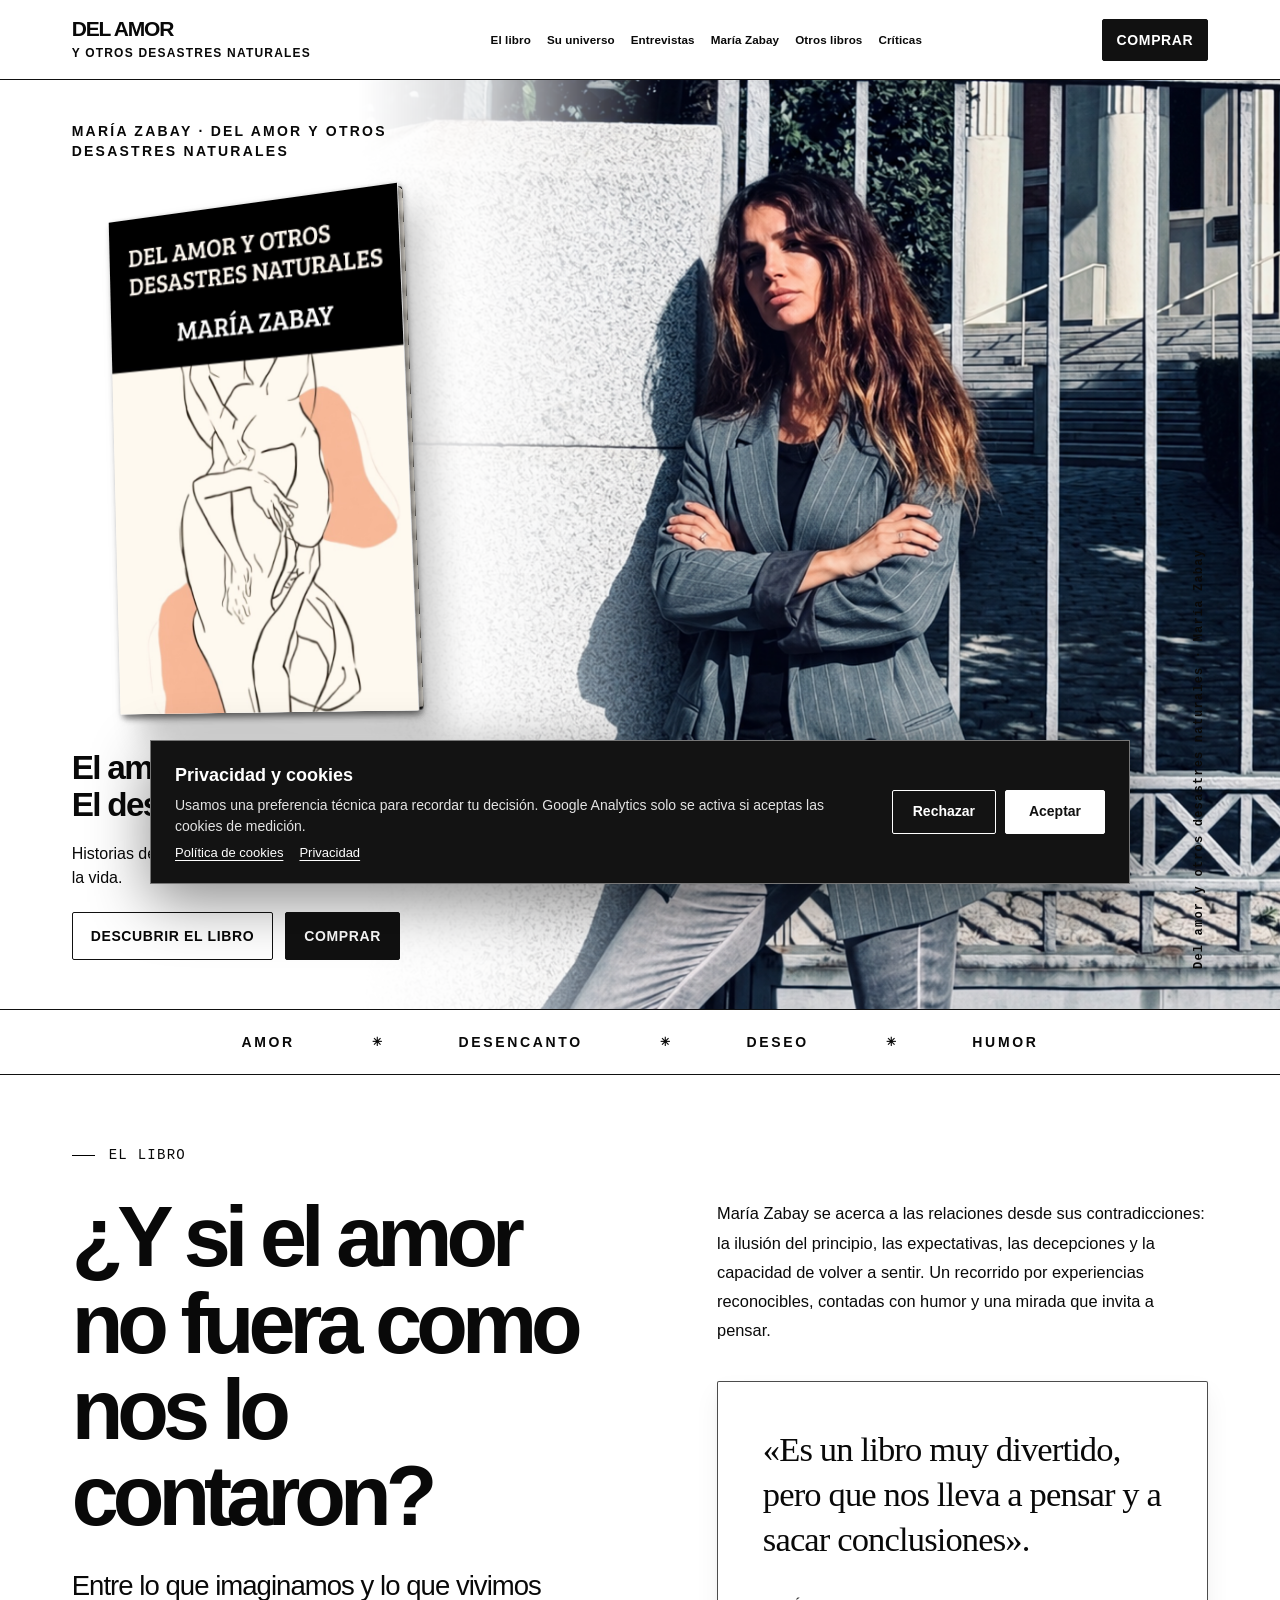
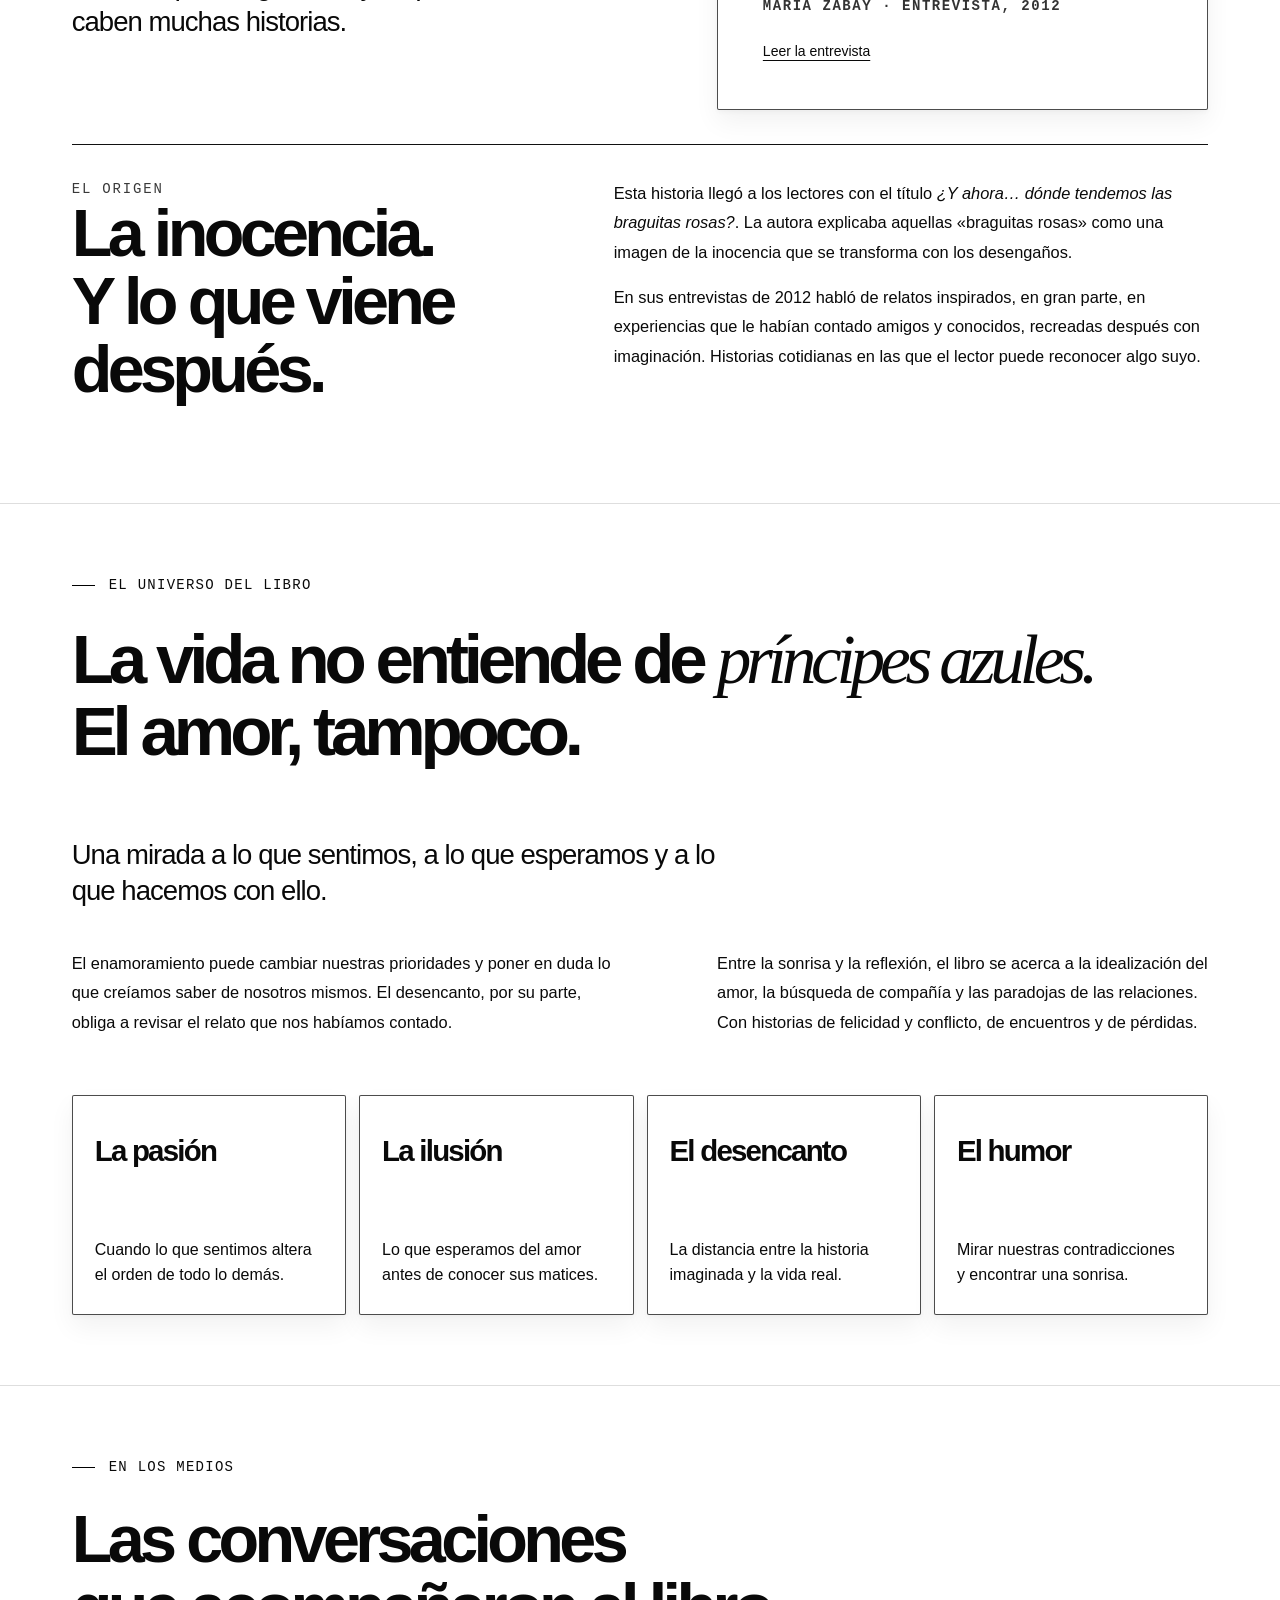
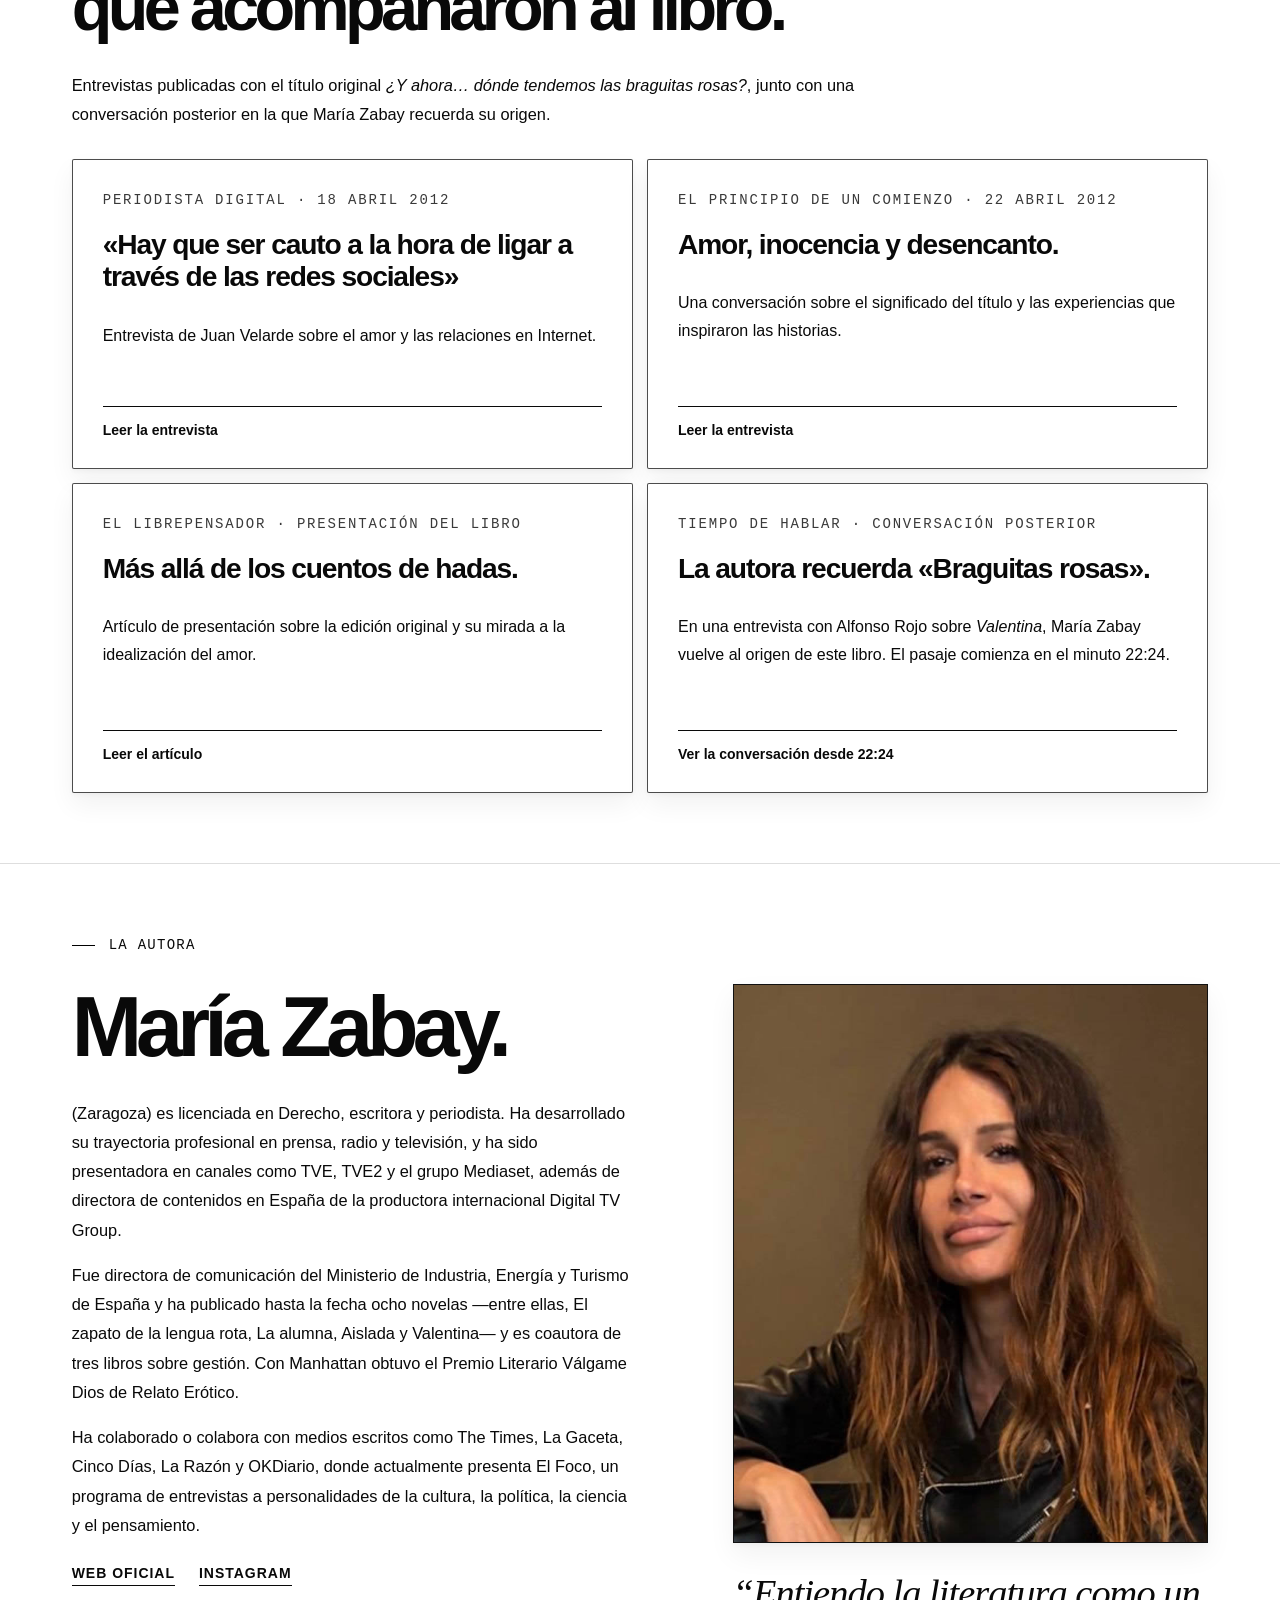
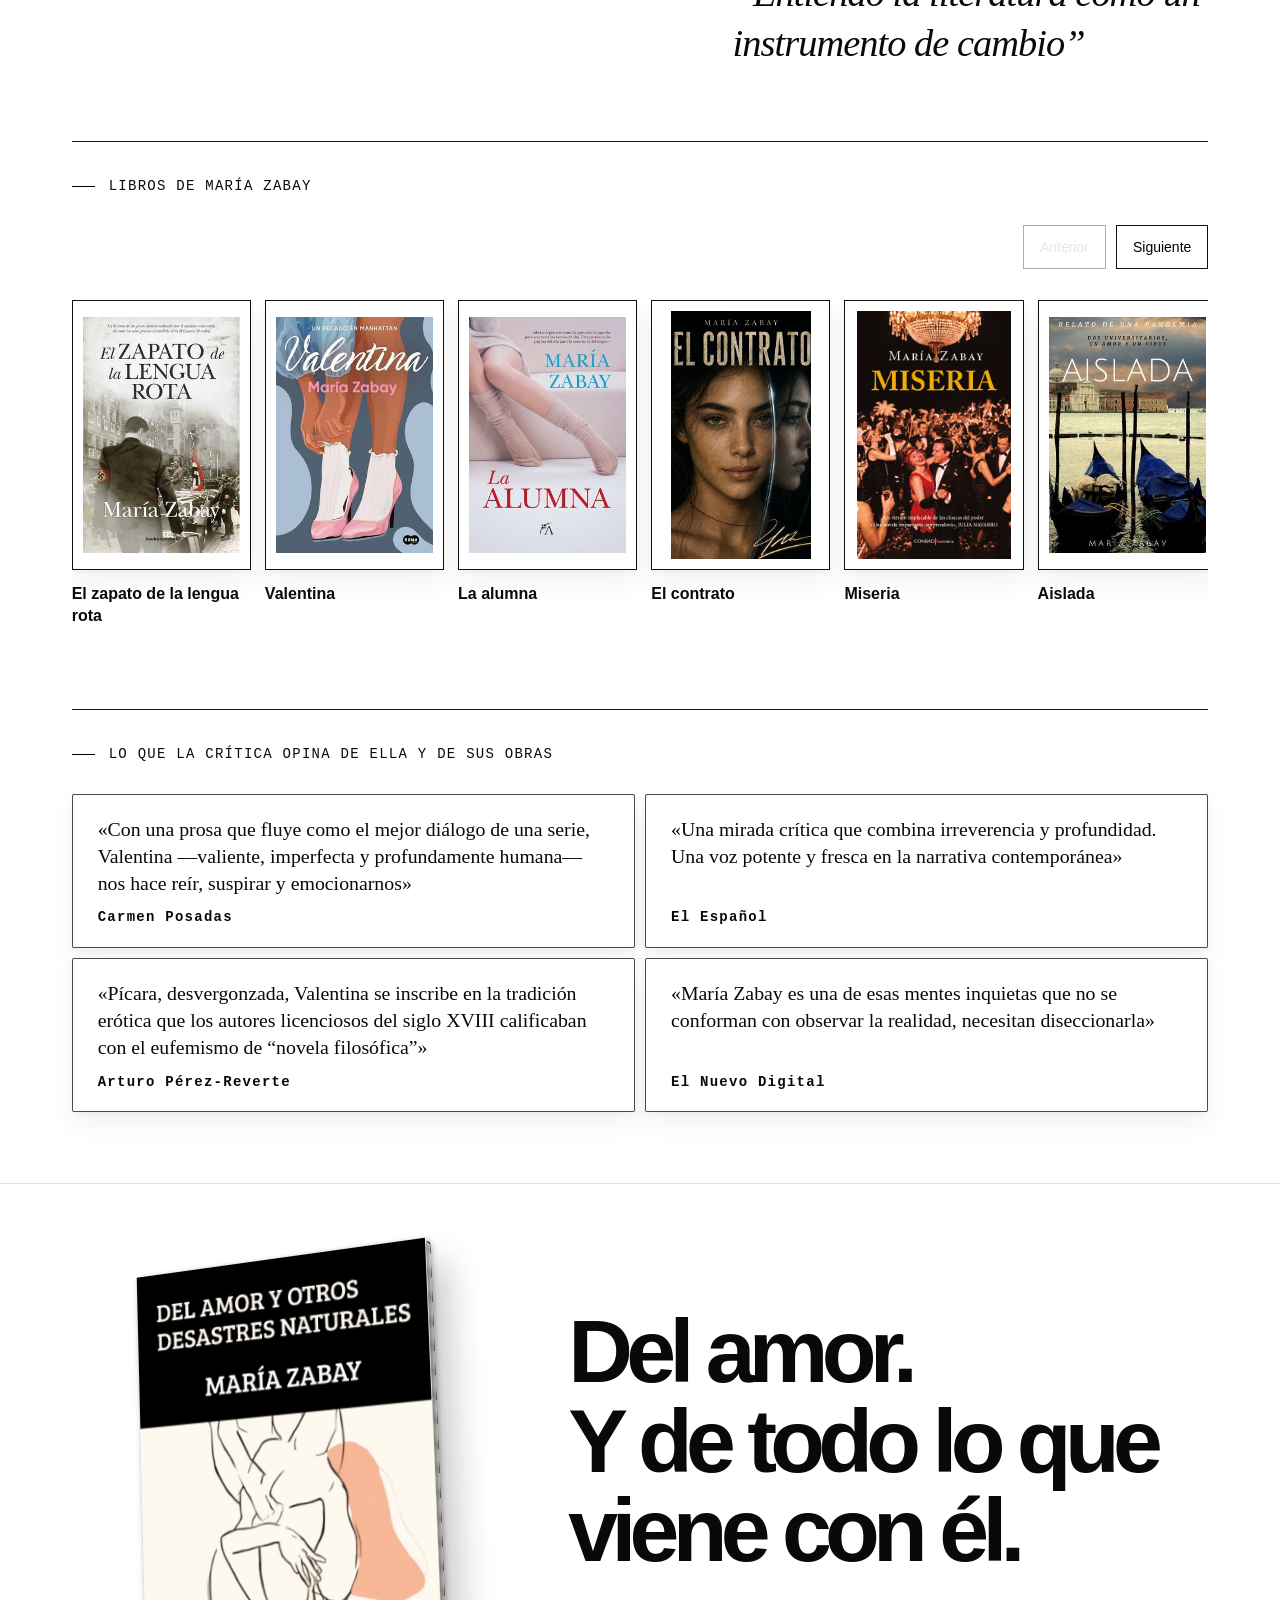
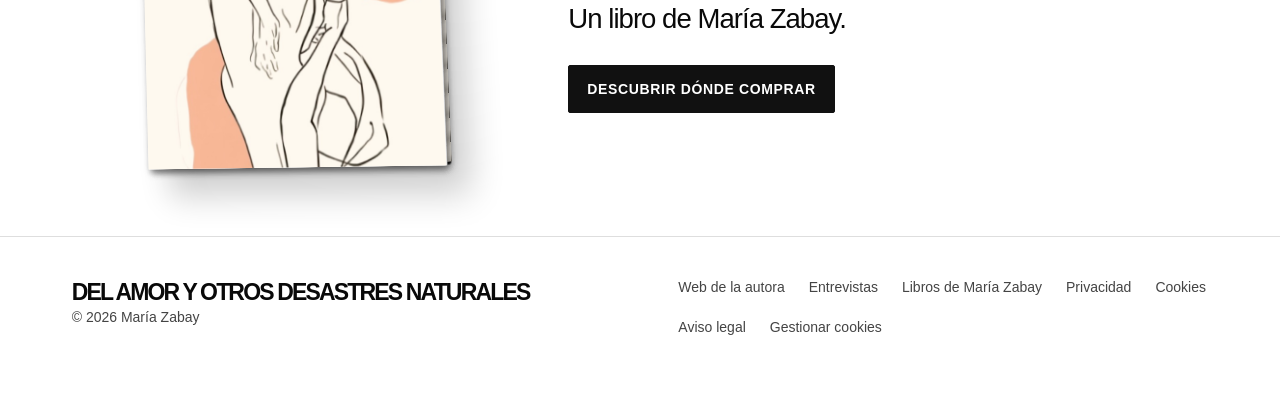
==== commit c6c47eff: "Add files via upload" ====
--- a/index.html
+++ b/index.html
@@ -1,96 +1,94 @@
-<!doctype html><html lang="es"><head><meta charset="utf-8"><meta name="viewport" content="width=device-width,initial-scale=1"><title>Del amor y otros desastres naturales — María Zabay</title><meta name="description" content="Un libro de María Zabay sobre el amor, el desamor y nuestras contradicciones. Descubre su universo, las entrevistas de la edición original y las obras de la autora."><meta name="theme-color" content="#ffffff"><link rel="canonical" href="https://del-amor-y-otros-desastres-naturales.mariazabay.chatgpt.site/"><meta property="og:type" content="book"><meta property="og:title" content="Del amor y otros desastres naturales — María Zabay"><meta property="og:image" content="https://del-amor-y-otros-desastres-naturales.mariazabay.chatgpt.site/assets/portada.jpg"><meta property="og:description" content="Amor, humor y desencanto. Un libro de María Zabay."><link rel="preload" as="image" href="assets/maria-zabay-rae.png"><link rel="stylesheet" href="css/site.css"><script type="application/ld+json">{"@context": "https://schema.org", "@type": "Book", "name": "Del amor y otros desastres naturales", "author": {"@type": "Person", "name": "María Zabay"}, "image": "https://del-amor-y-otros-desastres-naturales.mariazabay.chatgpt.site/assets/portada.jpg", "inLanguage": "es"}</script><script defer src="js/site.js"></script></head><body><a class="skip" href="#contenido">Saltar al contenido</a>
-<header class="site-header" id="arriba"><a class="brand" href="#arriba" aria-label="Del amor y otros desastres naturales, inicio">DEL AMOR<small>Y OTROS DESASTRES NATURALES</small></a><nav class="nav" id="navigation" aria-label="Navegación principal"><a href="#historia">El libro</a><a href="#universo">Su universo</a><a href="#medios">Entrevistas</a><a href="#autora">María Zabay</a><a href="#critica">Lo que dicen de ella</a></nav><div class="header-actions"><button class="btn ink" data-shop type="button">Comprar</button><button class="mobile-menu-toggle" id="menuToggle" type="button" aria-controls="navigation" aria-expanded="false" aria-label="Abrir menú">☰</button></div></header>
-<main id="contenido"><section class="hero" aria-labelledby="hero-label"><div class="hero-portrait"><img src="assets/maria-zabay-rae.png" alt="María Zabay junto a la entrada de la Real Academia Española" fetchpriority="high"></div><div class="hero-copy"><div class="hero-intro">María Zabay · Del amor y otros desastres naturales</div><button class="book-stage cover-open" type="button" aria-label="Abrir el libro y leer las seis primeras páginas"><span class="book-object"><span class="volume-back" aria-hidden="true"></span><span class="volume-leaf leaf-1" aria-hidden="true"><span class="leaf-face leaf-front"><img src="assets/primeras-paginas/page-001.png" alt=""></span><span class="leaf-face leaf-back"><img src="assets/primeras-paginas/page-002.png" alt=""></span></span><span class="volume-leaf leaf-2" aria-hidden="true"><span class="leaf-face leaf-front"><img src="assets/primeras-paginas/page-003.png" alt=""></span><span class="leaf-face leaf-back"><img src="assets/primeras-paginas/page-004.png" alt=""></span></span><span class="volume-leaf leaf-3" aria-hidden="true"><span class="leaf-face leaf-front"><img src="assets/primeras-paginas/page-005.png" alt=""></span><span class="leaf-face leaf-back"><img src="assets/primeras-paginas/page-006.png" alt=""></span></span><span class="volume-cover"><span class="leaf-face cover-front"><img src="assets/portada.jpg" alt="Libro en 3D: Del amor y otros desastres naturales, de María Zabay" width="662" height="1058"></span><span class="leaf-face cover-inside" aria-hidden="true"></span></span></span></button><div class="hero-bottom"><h1 class="hero-headline" id="hero-label">El amor nos cambia.<br>El desamor, también.</h1><p class="hero-subhead">Historias de amor, humor y desencanto. Tan imprevisibles como la vida.</p>
-
-<div class="feature-actions"><a class="btn" href="#historia">Descubrir el libro</a><button class="btn ink" data-shop type="button">Comprar</button></div></div></div><a class="hero-scroll" href="#historia">Del amor y otros desastres naturales · María Zabay</a></section>
-<div class="manifesto" aria-label="Temas del libro"><span>Amor</span><b aria-hidden="true">✳</b><span>Desencanto</span><b aria-hidden="true">✳</b><span>Deseo</span><b aria-hidden="true">✳</b><span>Humor</span></div>
-<section class="section shell" id="historia"><div class="chapter">EL LIBRO</div><div class="two-col"><div><h2 class="section-title">¿Y si el amor no fuera como nos lo contaron?</h2><p class="deck">Entre lo que imaginamos y lo que vivimos caben muchas historias.</p></div><div class="section-art"><p class="body-copy">María Zabay se acerca a las relaciones desde sus contradicciones: la ilusión del principio, las expectativas, las decepciones y la capacidad de volver a sentir. Un recorrido por experiencias reconocibles, contadas con humor y una mirada que invita a pensar.</p><div class="pull-quote surface"><p class="quote">«Es un libro muy divertido, pero que nos lleva a pensar y a sacar conclusiones».</p><span class="quote-attribution">María Zabay · Entrevista, 2012</span><p style="margin:20px 0 0"><a class="source-link" href="https://principiodeuncomienzo.wordpress.com/2012/04/22/maria-zabaypor-amor-somos-capaces-de-cambiar-nuestras-prioridades-y-hasta-forma-de-ser/" target="_blank" rel="noopener">Leer la entrevista</a></p></div></div></div><div class="parallax-rule"></div><div class="two-col flip"><div><div class="eyebrow">EL ORIGEN</div><h2 class="section-title small">La inocencia.<br>Y lo que viene después.</h2></div><div><p class="body-copy">Esta historia llegó a los lectores con el título <em>¿Y ahora… dónde tendemos las braguitas rosas?</em>. La autora explicaba aquellas «braguitas rosas» como una imagen de la inocencia que se transforma con los desengaños.</p><p class="body-copy">En sus entrevistas de 2012 habló de relatos inspirados, en gran parte, en experiencias que le habían contado amigos y conocidos, recreadas después con imaginación. Historias cotidianas en las que el lector puede reconocer algo suyo.</p></div></div></section>
-<section class="section shell" id="universo"><div class="chapter">EL UNIVERSO DEL LIBRO</div><p class="big-words">La vida no entiende de <em>príncipes azules.</em><br>El amor, tampoco.</p><p class="deck">Una mirada a lo que sentimos, a lo que esperamos y a lo que hacemos con ello.</p><div class="two-col" style="margin-top:40px"><p class="body-copy">El enamoramiento puede cambiar nuestras prioridades y poner en duda lo que creíamos saber de nosotros mismos. El desencanto, por su parte, obliga a revisar el relato que nos habíamos contado.</p><p class="body-copy">Entre la sonrisa y la reflexión, el libro se acerca a la idealización del amor, la búsqueda de compañía y las paradojas de las relaciones. Con historias de felicidad y conflicto, de encuentros y de pérdidas.</p></div><div class="theme-grid"><article class="theme-card surface"><h3>La pasión</h3><p>Cuando lo que sentimos altera el orden de todo lo demás.</p></article><article class="theme-card surface"><h3>La ilusión</h3><p>Lo que esperamos del amor antes de conocer sus matices.</p></article><article class="theme-card surface"><h3>El desencanto</h3><p>La distancia entre la historia imaginada y la vida real.</p></article><article class="theme-card surface"><h3>El humor</h3><p>Mirar nuestras contradicciones y encontrar una sonrisa.</p></article></div></section>
-<section class="section shell" id="medios"><div class="chapter">EN LOS MEDIOS</div><h2 class="section-title media-title">Las conversaciones<br>que acompañaron al libro.</h2><p class="body-copy media-note">Entrevistas publicadas con el título original <em>¿Y ahora… dónde tendemos las braguitas rosas?</em>, junto con una conversación posterior en la que María Zabay recuerda su origen.</p><div class="press-grid">
-<a class="surface press-card" href="https://www.periodistadigital.com/cultura/libros/20120418/maria-zabay-hay-cauto-hora-ligar-traves-redes-sociales-noticia-689400660755/" target="_blank" rel="noopener"><span class="eyebrow">PERIODISTA DIGITAL · 18 ABRIL 2012</span><div class="press-description"><h3>«Hay que ser cauto a la hora de ligar a través de las redes sociales»</h3><p>Entrevista de Juan Velarde sobre el amor y las relaciones en Internet.</p></div><span class="press-action">Leer la entrevista</span></a>
-<a class="surface press-card" href="https://principiodeuncomienzo.wordpress.com/2012/04/22/maria-zabaypor-amor-somos-capaces-de-cambiar-nuestras-prioridades-y-hasta-forma-de-ser/" target="_blank" rel="noopener"><span class="eyebrow">EL PRINCIPIO DE UN COMIENZO · 22 ABRIL 2012</span><div class="press-description"><h3>Amor, inocencia y desencanto.</h3><p>Una conversación sobre el significado del título y las experiencias que inspiraron las historias.</p></div><span class="press-action">Leer la entrevista</span></a>
-<a class="surface press-card" href="https://ellibrepensador.com/y-ahora-donde-tendemos-las-braguitas-rosas-de-maria-zabay/" target="_blank" rel="noopener"><span class="eyebrow">EL LIBREPENSADOR · PRESENTACIÓN DEL LIBRO</span><div class="press-description"><h3>Más allá de los cuentos de hadas.</h3><p>Artículo de presentación sobre la edición original y su mirada a la idealización del amor.</p></div><span class="press-action">Leer el artículo</span></a>
-<a class="surface press-card" href="https://www.dailymotion.com/video/x9g1dno?start=1344" target="_blank" rel="noopener"><span class="eyebrow">TIEMPO DE HABLAR · CONVERSACIÓN POSTERIOR</span><div class="press-description"><h3>La autora recuerda «Braguitas rosas».</h3><p>En una entrevista con Alfonso Rojo sobre <em>Valentina</em>, María Zabay vuelve al origen de este libro. El pasaje comienza en el minuto 22:24.</p></div><span class="press-action">Ver la conversación desde 22:24</span></a>
-</div></section><section class="section shell" id="autora"><div class="chapter">LA AUTORA</div><div class="author-layout"><div><h2 class="section-title">María Zabay.</h2><p class="body-copy">(Zaragoza) es licenciada en Derecho, escritora y periodista. Ha desarrollado su trayectoria profesional en prensa, radio y televisión, y ha sido presentadora en canales como TVE, TVE2 y el grupo Mediaset, además de directora de contenidos en España de la productora internacional Digital TV Group.</p><p class="body-copy">Fue directora de comunicación del Ministerio de Industria, Energía y Turismo de España y ha publicado hasta la fecha ocho novelas —entre ellas, El zapato de la lengua rota, La alumna, Aislada y Valentina— y es coautora de tres libros sobre gestión. Con Manhattan obtuvo el Premio Literario Válgame Dios de Relato Erótico.</p><p class="body-copy">Ha colaborado o colabora con medios escritos como The Times, La Gaceta, Cinco Días, La Razón y OKDiario, donde actualmente presenta El Foco, un programa de entrevistas a personalidades de la cultura, la política, la ciencia y el pensamiento.</p><div class="author-social"><a class="text-link" href="https://mariazabay.com/" rel="noopener" target="_blank">Web oficial</a><a class="text-link" href="https://www.instagram.com/maria_zabay/" rel="noopener" target="_blank">Instagram</a></div></div><div><img alt="Retrato de María Zabay" class="author-image" loading="lazy" src="assets/maria-zabay-autora-color.jpg"/><p class="pull-inline" style="margin-top:26px">“Entiendo la literatura como un instrumento de cambio”</p></div></div>
-<div class="parallax-rule"></div><div class="chapter">LIBROS DE MARÍA ZABAY</div><div class="shelf-nav"><button type="button" id="shelf-prev" aria-controls="book-shelf">Anterior</button><button type="button" id="shelf-next" aria-controls="book-shelf">Siguiente</button></div><div aria-label="Libros de María Zabay" class="book-shelf" id="book-shelf" tabindex="0"><div class="shelf-book"><a class="shelf-link" href="https://elzapato.mariazabay.com/" target="_blank" rel="noopener noreferrer" aria-label="Visitar la web de El zapato de la lengua rota"><div class="cover-box"><img alt="El zapato de la lengua rota" loading="lazy" src="assets/libros/libro2.jpg"/></div><p>El zapato de la lengua rota</p></a></div>
-<div class="shelf-book"><a class="shelf-link" href="https://valentina.mariazabay.com/" target="_blank" rel="noopener noreferrer" aria-label="Visitar la web de Valentina"><div class="cover-box"><img alt="Valentina" loading="lazy" src="assets/libros/libro1.jpg"/></div><p>Valentina</p></a></div>
-
-<div class="shelf-book"><div class="cover-box"><img alt="La alumna" loading="lazy" src="assets/libros/libro3.jpg"/></div><p>La alumna</p></div>
-<div class="shelf-book"><a class="shelf-link" href="https://elcontrato.mariazabay.com/" target="_blank" rel="noopener noreferrer" aria-label="Visitar la web de El contrato"><div class="cover-box"><img alt="El contrato" loading="lazy" src="assets/libros/elcontrato.PNG"/></div><p>El contrato</p></a></div>
-<div class="shelf-book"><a class="shelf-link" href="https://miseria.mariazabay.com/" target="_blank" rel="noopener noreferrer" aria-label="Visitar la web de Miseria"><div class="cover-box"><img alt="Miseria" loading="lazy" src="assets/libros/miseria.jpg"/></div><p>Miseria</p></a></div>
-<div class="shelf-book"><div class="cover-box"><img alt="Aislada" loading="lazy" src="assets/libros/libro5.jpg"/></div><p>Aislada</p></div>
-<div class="shelf-book"><div class="cover-box"><img alt="Manhattan" loading="lazy" src="assets/libros/libro7.jpg"/></div><p>Manhattan</p></div>
-<div class="shelf-book"><div class="cover-box"><img alt="Diosas de papel" loading="lazy" src="assets/libros/libro9.jpg"/></div><p>Diosas de papel</p></div>
-<div class="shelf-book"><div class="cover-box"><img alt="Breve historia de la especie humana" loading="lazy" src="assets/libros/libro12.jpg"/></div><p>Breve historia de la especie humana</p></div>
-<div class="shelf-book"><div class="cover-box"><img alt="Un viaje al éxito" loading="lazy" src="assets/libros/libro6.jpg"/></div><p>Un viaje al éxito</p></div>
-<div class="shelf-book"><div class="cover-box"><img alt="Liderar con la palabra" loading="lazy" src="assets/libros/libro8.jpg"/></div><p>Liderar con la palabra</p></div>
-<div class="shelf-book"><div class="cover-box"><img alt="Todos contra el bullying" loading="lazy" src="assets/libros/libro11.jpg"/></div><p>Todos contra el bullying</p></div>
-<div class="shelf-book"><div class="cover-box"><img alt="Del amor y otros desastres naturales" loading="lazy" src="assets/portada.jpg"/></div><p>Del amor y otros desastres naturales</p></div>
-</div>
-<div class="parallax-rule"></div><div class="chapter" id="critica">LO QUE LA CRÍTICA OPINA DE ELLA Y DE SUS OBRAS</div><div class="critics-grid"><blockquote class="surface critic"><p>«Con una prosa que fluye como el mejor diálogo de una serie, Valentina —valiente, imperfecta y profundamente humana— nos hace reír, suspirar y emocionarnos»</p><cite>Carmen Posadas</cite></blockquote><blockquote class="surface critic"><p>«Una mirada crítica que combina irreverencia y profundidad. Una voz potente y fresca en la narrativa contemporánea»</p><cite>El Español</cite></blockquote><blockquote class="surface critic"><p>«Pícara, desvergonzada, Valentina se inscribe en la tradición erótica que los autores licenciosos del siglo XVIII calificaban con el eufemismo de “novela filosófica”»</p><cite>Arturo Pérez-Reverte</cite></blockquote><blockquote class="surface critic"><p>«María Zabay es una de esas mentes inquietas que no se conforman con observar la realidad, necesitan diseccionarla»</p><cite>El Nuevo Digital</cite></blockquote></div>
-</section><section class="section shell"><div class="final-cta"><div><button class="book-stage cover-open final-volume" type="button" aria-label="Abrir el libro y leer las seis primeras páginas"><span class="book-object"><span class="volume-back" aria-hidden="true"></span><span class="volume-leaf leaf-1" aria-hidden="true"><span class="leaf-face leaf-front"><img src="assets/primeras-paginas/page-001.png" alt=""></span><span class="leaf-face leaf-back"><img src="assets/primeras-paginas/page-002.png" alt=""></span></span><span class="volume-leaf leaf-2" aria-hidden="true"><span class="leaf-face leaf-front"><img src="assets/primeras-paginas/page-003.png" alt=""></span><span class="leaf-face leaf-back"><img src="assets/primeras-paginas/page-004.png" alt=""></span></span><span class="volume-leaf leaf-3" aria-hidden="true"><span class="leaf-face leaf-front"><img src="assets/primeras-paginas/page-005.png" alt=""></span><span class="leaf-face leaf-back"><img src="assets/primeras-paginas/page-006.png" alt=""></span></span><span class="volume-cover"><span class="leaf-face cover-front"><img src="assets/portada.jpg" alt="Libro en 3D: Del amor y otros desastres naturales, de María Zabay" width="662" height="1058"></span><span class="leaf-face cover-inside" aria-hidden="true"></span></span></span></button></div><div><h2>Del amor.<br>Y de todo lo que viene con él.</h2><p class="deck">Un libro de María Zabay.</p><button class="btn ink" type="button" data-shop>Descubrir dónde comprar</button></div></div></section></main>
-<footer class="footer"><div><a class="footer-brand" href="#arriba">DEL AMOR Y OTROS DESASTRES NATURALES</a><p>© 2026 María Zabay</p></div><div class="footer-links"><a href="https://mariazabay.com/" target="_blank" rel="noopener">Web de la autora</a><a href="#medios">Entrevistas</a><a href="#autora">Libros de María Zabay</a><a href="#" id="open-privacy">Privacidad y créditos</a></div></footer>
-<dialog id="shopDialog" aria-labelledby="shopTitle"><button class="close" type="button" data-close aria-label="Cerrar ventana">×</button><p class="eyebrow">DEL AMOR Y OTROS DESASTRES NATURALES</p><h2 id="shopTitle">Tu próxima lectura.</h2><p>Consulta el formato, el precio y la disponibilidad en la tienda.</p><div class="stack"><a class="btn ink" href="https://www.amazon.es/Del-amor-otros-desastres-naturales/dp/B0F6K1F7VD" target="_blank" rel="noopener">Ver en Amazon</a></div></dialog>
-<dialog id="readerDialog" class="book-reader" aria-labelledby="readerTitle"><div class="reader-heading"><div><p class="eyebrow">DEL AMOR Y OTROS DESASTRES NATURALES</p><h2 id="readerTitle">Las seis primeras páginas</h2></div><button class="reader-close" type="button" data-close aria-label="Cerrar el libro">×</button></div><div class="reader-spread"><article class="reader-page" data-page="1"><img src="assets/primeras-paginas/page-001.png" alt="Página 1 del PDF: Portadilla" width="1133" height="1600"><div class="visually-hidden">MARÍA ZABAY
-
-Del amor,
-y otros desastres naturales...
-
-1</div></article><article class="reader-page" data-page="2"><img src="assets/primeras-paginas/page-002.png" alt="Página 2 del PDF: Agradecimientos" width="1133" height="1600"><div class="visually-hidden">Gracias a todos los que habéis hecho posibles
-estas páginas con vuestras historias que
-superan con creces mi imaginación.
-
-2</div></article><article class="reader-page" data-page="3" hidden><img src="assets/primeras-paginas/page-003.png" alt="Página 3 del PDF: Dedicatoria" width="1133" height="1600"><div class="visually-hidden">A tí, que me enseñaste a ver en color.
-En recuerdo de aquellos dos arcoiris
-con los que empezó nuestro amor.
-
-3</div></article><article class="reader-page" data-page="4" hidden><img src="assets/primeras-paginas/page-004.png" alt="Página 4 del PDF: Cita de William Shakespeare" width="1133" height="1600"><div class="visually-hidden">¡Oh amor poderoso!
-Que a veces hace de una bestia un hombre,
-y otras de un hombre una bestia.
-William Shakespeare
-
-4</div></article><article class="reader-page" data-page="5" hidden><img src="assets/primeras-paginas/page-005.png" alt="Página 5 del PDF: Prólogo" width="1133" height="1600"><div class="visually-hidden">Prólogo
-
-El amor… ¡Qué gran contradicción!
-Convierte en egregios conquistadores a individuos esclavos de tan
-zafia motivación como lo son los voceríos de su bragueta. Convierte
-en elegantes y esquivas damiselas a mujeres en su treintena,
-obsesionadas por garantizarse las más elementales cuestiones de
-intendencia. Y, a la vez, es el sentimiento más puro y bello que
-imaginarse pueda.
-En este libro se recogen historias que me han rodeado. Historias por
-las que he visto sufrir sin razón. Soportar desplante y humillación.
-¿Qué nos lleva a aguantar eso? ¿Qué absurda fuerza nos arrastra a
-perseguir el látigo? Nuestra naturaleza. ¿Qué, si no?
-El amor es una sofisticadísima reacción química que ha ido
-desarrollando el ser humano durante veinte millones de años,
-sencillamente para garantizar el hecho reproductivo. ¿Cómo si no,
-el bípedo más egoísta de nuestro planeta, se dejaría la vida por otros
-seres? ¿Por qué si no, siendo el egoísmo nuestra característica
-esencial, nos agobia tanto la soledad? (En un momento he dicho tres
-veces &quot;si no&quot;. Es ponerse una a hablar de amor... Y empezar a
-contradecirse).
-Es química (yo soy de letras). Pura química. Igual que al litio lo
-llamamos LI o al hierro FE, al amor lo podríamos llamar AM y
-ponerlo en lugar del américo. En los actínidos. Para colmo, los
-actínidos, son los elementos de &quot;transición interna&quot;. Tienen tiempos
-de vida cortos y todos sus isótopos son radiactivos. ¿Les suena?
-5</div></article><article class="reader-page" data-page="6" hidden><img src="assets/primeras-paginas/page-006.png" alt="Página 6 del PDF: Prólogo, continuación" width="1133" height="1600"><div class="visually-hidden">Platón decía que el nombre es arquetipo de la cosa. Supongo que el
-símbolo, también. Si a esto le sumamos que los actínidos se
-representan en la tabla periódica con el color amarillo, llegamos a la
-conclusión de que Antoñete llevaba razón, y... ¡Al amarillo ni
-acercarse!
-Por si no la recuerdan de memoria, les adjunto la tabla periódica de
-los elementos. Para que vean, en realidad, qué posición ocupa el
-amor en nuestro universo.
-Bien centradito en la última fila.
-
-Así que por conclusiones empíricas de índole química y taurina...
-Cuidadito con el amor, por mucho tirón que tenga.
-Aquí, recogeré historias que han ocurrido a mi alrededor. Historias
-que en lo personal me han sido de gran utilidad para entender,
-todavía peor, qué narices es esa trampa patocha de la que, una y otra
-vez, todos hemos sido presos.
-
-6</div></article></div><div class="reader-controls"><button type="button" class="btn" id="pagePrev">Anterior</button><span id="pageStatus" aria-live="polite" aria-atomic="true">Páginas 1–2 de 6</span><button type="button" class="btn ink" id="pageNext">Siguiente</button></div><p class="reader-footnote">Usa Anterior y Siguiente, las teclas de dirección o desliza en móvil.</p></dialog>
-<dialog class="legal-copy" id="privacyDialog" aria-labelledby="privacyTitle"><button class="close" data-close type="button" aria-label="Cerrar">×</button><h2 id="privacyTitle">Privacidad y créditos</h2><p>Esta página no incorpora formularios, analítica ni reproductores de terceros. Los enlaces externos se abren en las plataformas correspondientes, donde se aplican sus políticas de privacidad.</p><p>Fotografías, bibliografía y opiniones sobre la autora y sus obras: <a class="source-link" href="https://miseria.mariazabay.com/" target="_blank" rel="noopener">web de Miseria</a>. Portada facilitada por María Zabay.</p><p>Las entrevistas se enlazan a sus publicaciones originales. Los textos de presentación de esta web no son fragmentos del libro.</p></dialog></body></html>+<!DOCTYPE html>
+<html lang="es"><head><meta charset="utf-8"/><meta content="width=device-width,initial-scale=1" name="viewport"/><title>Del amor y otros desastres naturales — María Zabay</title><meta content="Del amor y otros desastres naturales, de María Zabay. Historias sobre el amor, el desamor y nuestras contradicciones, contadas con humor y una mirada que invita a pensar." name="description"/><meta content="#ffffff" name="theme-color"/><link href="https://delamor.mariazabay.com/" rel="canonical"/><link as="image" href="assets/maria-zabay-rae.png" rel="preload"/><link href="css/site.css" rel="stylesheet"/><script defer="" src="js/site.js"></script><meta content="index,follow,max-image-preview:large,max-snippet:-1,max-video-preview:-1" name="robots"/><link href="assets/favicon.svg" rel="icon" type="image/svg+xml"/><link href="assets/favicon-32.png" rel="icon" sizes="32x32" type="image/png"/><link href="assets/favicon-48.png" rel="icon" sizes="48x48" type="image/png"/><link href="assets/apple-touch-icon.png" rel="apple-touch-icon" sizes="180x180"/><meta content="book" property="og:type"/><meta content="es_ES" property="og:locale"/><meta content="Del amor y otros desastres naturales · María Zabay" property="og:site_name"/><meta content="Del amor y otros desastres naturales — María Zabay" property="og:title"/><meta content="Del amor y otros desastres naturales, de María Zabay. Historias sobre el amor, el desamor y nuestras contradicciones, contadas con humor y una mirada que invita a pensar." property="og:description"/><meta content="https://delamor.mariazabay.com/" property="og:url"/><meta content="https://delamor.mariazabay.com/assets/og-image.jpg" property="og:image"/><meta content="https://delamor.mariazabay.com/assets/og-image.jpg" property="og:image:secure_url"/><meta content="image/jpeg" property="og:image:type"/><meta content="1200" property="og:image:width"/><meta content="630" property="og:image:height"/><meta content="Cubierta de Del amor y otros desastres naturales, libro de María Zabay" property="og:image:alt"/><meta content="summary_large_image" name="twitter:card"/><meta content="Del amor y otros desastres naturales — María Zabay" name="twitter:title"/><meta content="Del amor y otros desastres naturales, de María Zabay. Historias sobre el amor, el desamor y nuestras contradicciones, contadas con humor y una mirada que invita a pensar." name="twitter:description"/><meta content="https://delamor.mariazabay.com/assets/og-image.jpg" name="twitter:image"/><meta content="Cubierta de Del amor y otros desastres naturales, de María Zabay" name="twitter:image:alt"/><script type="application/ld+json">{"@context":"https://schema.org","@graph":[{"@type":"WebSite","@id":"https://delamor.mariazabay.com/#website","url":"https://delamor.mariazabay.com/","name":"Del amor y otros desastres naturales · María Zabay","inLanguage":"es"},{"@type":"WebPage","@id":"https://delamor.mariazabay.com/#webpage","url":"https://delamor.mariazabay.com/","name":"Del amor y otros desastres naturales — María Zabay","description":"Del amor y otros desastres naturales, de María Zabay. Historias sobre el amor, el desamor y nuestras contradicciones, contadas con humor y una mirada que invita a pensar.","inLanguage":"es","isPartOf":{"@id":"https://delamor.mariazabay.com/#website"},"mainEntity":{"@id":"https://delamor.mariazabay.com/#book"}},{"@type":"Person","@id":"https://www.mariazabay.com/#maria-zabay","name":"María Zabay","url":"https://www.mariazabay.com/","sameAs":["https://www.instagram.com/maria_zabay/"]},{"@type":"Book","@id":"https://delamor.mariazabay.com/#book","name":"Del amor y otros desastres naturales","url":"https://delamor.mariazabay.com/","description":"Del amor y otros desastres naturales, de María Zabay. Historias sobre el amor, el desamor y nuestras contradicciones, contadas con humor y una mirada que invita a pensar.","image":"https://delamor.mariazabay.com/assets/portada.jpg","author":{"@id":"https://www.mariazabay.com/#maria-zabay"},"inLanguage":"es"}]}</script><link href="assets/site-consent.css" rel="stylesheet"/><script data-root="" defer="" src="assets/site-consent.js"></script></head><body><a class="skip" href="#contenido">Saltar al contenido</a>
+<header class="site-header" id="arriba"><a aria-label="Del amor y otros desastres naturales, inicio" class="brand" href="#arriba">DEL AMOR<small>Y OTROS DESASTRES NATURALES</small></a><nav aria-label="Navegación principal" class="nav" id="navigation"><a href="#historia">El libro</a><a href="#universo">Su universo</a><a href="#medios">Entrevistas</a><a href="#autora">María Zabay</a><a href="#otros-libros">Otros libros</a><a href="#critica">Críticas</a></nav><div class="header-actions"><button class="btn ink" data-shop="" type="button">Comprar</button><button aria-controls="navigation" aria-expanded="false" aria-label="Abrir menú" class="mobile-menu-toggle" id="menuToggle" type="button">☰</button></div></header>
+<main id="contenido"><section aria-labelledby="hero-label" class="hero"><div class="hero-portrait"><img alt="María Zabay junto a la entrada de la Real Academia Española" fetchpriority="high" src="assets/maria-zabay-rae.png"/></div><div class="hero-copy"><div class="hero-intro">María Zabay · Del amor y otros desastres naturales</div><button aria-label="Abrir el libro y leer las seis primeras páginas" class="book-stage cover-open" type="button"><span class="book-object"><span aria-hidden="true" class="volume-back"></span><span aria-hidden="true" class="volume-leaf leaf-1"><span class="leaf-face leaf-front"><img alt="" src="assets/primeras-paginas/page-001.png"/></span><span class="leaf-face leaf-back"><img alt="" src="assets/primeras-paginas/page-002.png"/></span></span><span aria-hidden="true" class="volume-leaf leaf-2"><span class="leaf-face leaf-front"><img alt="" src="assets/primeras-paginas/page-003.png"/></span><span class="leaf-face leaf-back"><img alt="" src="assets/primeras-paginas/page-004.png"/></span></span><span aria-hidden="true" class="volume-leaf leaf-3"><span class="leaf-face leaf-front"><img alt="" src="assets/primeras-paginas/page-005.png"/></span><span class="leaf-face leaf-back"><img alt="" src="assets/primeras-paginas/page-006.png"/></span></span><span class="volume-cover"><span class="leaf-face cover-front"><img alt="Libro en 3D: Del amor y otros desastres naturales, de María Zabay" height="1058" src="assets/portada.jpg" width="662"/></span><span aria-hidden="true" class="leaf-face cover-inside"></span></span></span></button><div class="hero-bottom"><h1 class="hero-headline" id="hero-label">El amor nos cambia.<br/>El desamor, también.</h1><p class="hero-subhead">Historias de amor, humor y desencanto. Tan imprevisibles como la vida.</p>
+<div class="feature-actions"><a class="btn" href="#historia">Descubrir el libro</a><button class="btn ink" data-shop="" type="button">Comprar</button></div></div></div><a class="hero-scroll" href="#historia">Del amor y otros desastres naturales · María Zabay</a></section>
+<div aria-label="Temas del libro" class="manifesto"><span>Amor</span><b aria-hidden="true">✳</b><span>Desencanto</span><b aria-hidden="true">✳</b><span>Deseo</span><b aria-hidden="true">✳</b><span>Humor</span></div>
+<section class="section shell" id="historia"><div class="chapter">EL LIBRO</div><div class="two-col"><div><h2 class="section-title">¿Y si el amor no fuera como nos lo contaron?</h2><p class="deck">Entre lo que imaginamos y lo que vivimos caben muchas historias.</p></div><div class="section-art"><p class="body-copy">María Zabay se acerca a las relaciones desde sus contradicciones: la ilusión del principio, las expectativas, las decepciones y la capacidad de volver a sentir. Un recorrido por experiencias reconocibles, contadas con humor y una mirada que invita a pensar.</p><div class="pull-quote surface"><p class="quote">«Es un libro muy divertido, pero que nos lleva a pensar y a sacar conclusiones».</p><span class="quote-attribution">María Zabay · Entrevista, 2012</span><p style="margin:20px 0 0"><a class="source-link" href="https://principiodeuncomienzo.wordpress.com/2012/04/22/maria-zabaypor-amor-somos-capaces-de-cambiar-nuestras-prioridades-y-hasta-forma-de-ser/" rel="noopener" target="_blank">Leer la entrevista</a></p></div></div></div><div class="parallax-rule"></div><div class="two-col flip"><div><div class="eyebrow">EL ORIGEN</div><h2 class="section-title small">La inocencia.<br/>Y lo que viene después.</h2></div><div><p class="body-copy">Esta historia llegó a los lectores con el título <em>¿Y ahora… dónde tendemos las braguitas rosas?</em>. La autora explicaba aquellas «braguitas rosas» como una imagen de la inocencia que se transforma con los desengaños.</p><p class="body-copy">En sus entrevistas de 2012 habló de relatos inspirados, en gran parte, en experiencias que le habían contado amigos y conocidos, recreadas después con imaginación. Historias cotidianas en las que el lector puede reconocer algo suyo.</p></div></div></section>
+<section class="section shell" id="universo"><div class="chapter">EL UNIVERSO DEL LIBRO</div><p class="big-words">La vida no entiende de <em>príncipes azules.</em><br/>El amor, tampoco.</p><p class="deck">Una mirada a lo que sentimos, a lo que esperamos y a lo que hacemos con ello.</p><div class="two-col" style="margin-top:40px"><p class="body-copy">El enamoramiento puede cambiar nuestras prioridades y poner en duda lo que creíamos saber de nosotros mismos. El desencanto, por su parte, obliga a revisar el relato que nos habíamos contado.</p><p class="body-copy">Entre la sonrisa y la reflexión, el libro se acerca a la idealización del amor, la búsqueda de compañía y las paradojas de las relaciones. Con historias de felicidad y conflicto, de encuentros y de pérdidas.</p></div><div class="theme-grid"><article class="theme-card surface"><h3>La pasión</h3><p>Cuando lo que sentimos altera el orden de todo lo demás.</p></article><article class="theme-card surface"><h3>La ilusión</h3><p>Lo que esperamos del amor antes de conocer sus matices.</p></article><article class="theme-card surface"><h3>El desencanto</h3><p>La distancia entre la historia imaginada y la vida real.</p></article><article class="theme-card surface"><h3>El humor</h3><p>Mirar nuestras contradicciones y encontrar una sonrisa.</p></article></div></section>
+<section class="section shell" id="medios"><div class="chapter">EN LOS MEDIOS</div><h2 class="section-title media-title">Las conversaciones<br/>que acompañaron al libro.</h2><p class="body-copy media-note">Entrevistas publicadas con el título original <em>¿Y ahora… dónde tendemos las braguitas rosas?</em>, junto con una conversación posterior en la que María Zabay recuerda su origen.</p><div class="press-grid">
+<a class="surface press-card" href="https://www.periodistadigital.com/cultura/libros/20120418/maria-zabay-hay-cauto-hora-ligar-traves-redes-sociales-noticia-689400660755/" rel="noopener" target="_blank"><span class="eyebrow">PERIODISTA DIGITAL · 18 ABRIL 2012</span><div class="press-description"><h3>«Hay que ser cauto a la hora de ligar a través de las redes sociales»</h3><p>Entrevista de Juan Velarde sobre el amor y las relaciones en Internet.</p></div><span class="press-action">Leer la entrevista</span></a>
+<a class="surface press-card" href="https://principiodeuncomienzo.wordpress.com/2012/04/22/maria-zabaypor-amor-somos-capaces-de-cambiar-nuestras-prioridades-y-hasta-forma-de-ser/" rel="noopener" target="_blank"><span class="eyebrow">EL PRINCIPIO DE UN COMIENZO · 22 ABRIL 2012</span><div class="press-description"><h3>Amor, inocencia y desencanto.</h3><p>Una conversación sobre el significado del título y las experiencias que inspiraron las historias.</p></div><span class="press-action">Leer la entrevista</span></a>
+<a class="surface press-card" href="https://ellibrepensador.com/y-ahora-donde-tendemos-las-braguitas-rosas-de-maria-zabay/" rel="noopener" target="_blank"><span class="eyebrow">EL LIBREPENSADOR · PRESENTACIÓN DEL LIBRO</span><div class="press-description"><h3>Más allá de los cuentos de hadas.</h3><p>Artículo de presentación sobre la edición original y su mirada a la idealización del amor.</p></div><span class="press-action">Leer el artículo</span></a>
+<a class="surface press-card" href="https://www.dailymotion.com/video/x9g1dno?start=1344" rel="noopener" target="_blank"><span class="eyebrow">TIEMPO DE HABLAR · CONVERSACIÓN POSTERIOR</span><div class="press-description"><h3>La autora recuerda «Braguitas rosas».</h3><p>En una entrevista con Alfonso Rojo sobre <em>Valentina</em>, María Zabay vuelve al origen de este libro. El pasaje comienza en el minuto 22:24.</p></div><span class="press-action">Ver la conversación desde 22:24</span></a>
+</div></section><section class="section shell" id="autora"><div class="chapter">LA AUTORA</div><div class="author-layout"><div><h2 class="section-title">María Zabay.</h2><p class="body-copy">(Zaragoza) es licenciada en Derecho, escritora y periodista. Ha desarrollado su trayectoria profesional en prensa, radio y televisión, y ha sido presentadora en canales como TVE, TVE2 y el grupo Mediaset, además de directora de contenidos en España de la productora internacional Digital TV Group.</p><p class="body-copy">Fue directora de comunicación del Ministerio de Industria, Energía y Turismo de España y ha publicado hasta la fecha ocho novelas —entre ellas, El zapato de la lengua rota, La alumna, Aislada y Valentina— y es coautora de tres libros sobre gestión. Con Manhattan obtuvo el Premio Literario Válgame Dios de Relato Erótico.</p><p class="body-copy">Ha colaborado o colabora con medios escritos como The Times, La Gaceta, Cinco Días, La Razón y OKDiario, donde actualmente presenta El Foco, un programa de entrevistas a personalidades de la cultura, la política, la ciencia y el pensamiento.</p><div class="author-social"><a class="text-link" href="https://mariazabay.com/" rel="noopener" target="_blank">Web oficial</a><a class="text-link" href="https://www.instagram.com/maria_zabay/" rel="noopener" target="_blank">Instagram</a></div></div><div><img alt="Retrato de María Zabay" class="author-image" loading="lazy" src="assets/maria-zabay-autora-color.jpg"><p class="pull-inline" style="margin-top:26px">“Entiendo la literatura como un instrumento de cambio”</p></img></div></div>
+<div class="parallax-rule"></div><div class="chapter" id="otros-libros">LIBROS DE MARÍA ZABAY</div><div class="shelf-nav"><button aria-controls="book-shelf" id="shelf-prev" type="button">Anterior</button><button aria-controls="book-shelf" id="shelf-next" type="button">Siguiente</button></div><div aria-label="Libros de María Zabay" class="book-shelf" id="book-shelf" tabindex="0"><div class="shelf-book"><a aria-label="Visitar la web de El zapato de la lengua rota" class="shelf-link" href="https://elzapato.mariazabay.com/" rel="noopener noreferrer" target="_blank"><div class="cover-box"><img alt="El zapato de la lengua rota" loading="lazy" src="assets/libros/libro2.jpg"/></div><p>El zapato de la lengua rota</p></a></div>
+<div class="shelf-book"><a aria-label="Visitar la web de Valentina" class="shelf-link" href="https://valentina.mariazabay.com/" rel="noopener noreferrer" target="_blank"><div class="cover-box"><img alt="Valentina" loading="lazy" src="assets/libros/libro1.jpg"/></div><p>Valentina</p></a></div>
+<div class="shelf-book"><a aria-label="Visitar la web de La alumna" class="shelf-link" href="https://laalumna.mariazabay.com/" rel="noopener noreferrer" target="_blank"><div class="cover-box"><img alt="La alumna" loading="lazy" src="assets/libros/libro3.jpg"/></div><p>La alumna</p></a></div>
+<div class="shelf-book"><a aria-label="Visitar la web de El contrato" class="shelf-link" href="https://elcontrato.mariazabay.com/" rel="noopener noreferrer" target="_blank"><div class="cover-box"><img alt="El contrato" loading="lazy" src="assets/libros/elcontrato.PNG"/></div><p>El contrato</p></a></div>
+<div class="shelf-book"><a aria-label="Visitar la web de Miseria" class="shelf-link" href="https://miseria.mariazabay.com/" rel="noopener noreferrer" target="_blank"><div class="cover-box"><img alt="Miseria" loading="lazy" src="assets/libros/miseria.jpg"/></div><p>Miseria</p></a></div>
+<div class="shelf-book"><div class="cover-box"><img alt="Aislada" loading="lazy" src="assets/libros/libro5.jpg"/></div><p>Aislada</p></div>
+<div class="shelf-book"><div class="cover-box"><img alt="Manhattan" loading="lazy" src="assets/libros/libro7.jpg"/></div><p>Manhattan</p></div>
+<div class="shelf-book"><div class="cover-box"><img alt="Diosas de papel" loading="lazy" src="assets/libros/libro9.jpg"/></div><p>Diosas de papel</p></div>
+<div class="shelf-book"><div class="cover-box"><img alt="Breve historia de la especie humana" loading="lazy" src="assets/libros/libro12.jpg"/></div><p>Breve historia de la especie humana</p></div>
+<div class="shelf-book"><div class="cover-box"><img alt="Un viaje al éxito" loading="lazy" src="assets/libros/libro6.jpg"/></div><p>Un viaje al éxito</p></div>
+<div class="shelf-book"><div class="cover-box"><img alt="Liderar con la palabra" loading="lazy" src="assets/libros/libro8.jpg"/></div><p>Liderar con la palabra</p></div>
+<div class="shelf-book"><div class="cover-box"><img alt="Todos contra el bullying" loading="lazy" src="assets/libros/libro11.jpg"/></div><p>Todos contra el bullying</p></div>
+<div class="shelf-book"><div class="cover-box"><img alt="Del amor y otros desastres naturales" loading="lazy" src="assets/portada.jpg"/></div><p>Del amor y otros desastres naturales</p></div></div>
+<div class="parallax-rule"></div><div class="chapter" id="critica">LO QUE LA CRÍTICA OPINA DE ELLA Y DE SUS OBRAS</div><div class="critics-grid"><blockquote class="surface critic"><p>«Con una prosa que fluye como el mejor diálogo de una serie, Valentina —valiente, imperfecta y profundamente humana— nos hace reír, suspirar y emocionarnos»</p><cite>Carmen Posadas</cite></blockquote><blockquote class="surface critic"><p>«Una mirada crítica que combina irreverencia y profundidad. Una voz potente y fresca en la narrativa contemporánea»</p><cite>El Español</cite></blockquote><blockquote class="surface critic"><p>«Pícara, desvergonzada, Valentina se inscribe en la tradición erótica que los autores licenciosos del siglo XVIII calificaban con el eufemismo de “novela filosófica”»</p><cite>Arturo Pérez-Reverte</cite></blockquote><blockquote class="surface critic"><p>«María Zabay es una de esas mentes inquietas que no se conforman con observar la realidad, necesitan diseccionarla»</p><cite>El Nuevo Digital</cite></blockquote></div>
+</section><section class="section shell"><div class="final-cta"><div><button aria-label="Abrir el libro y leer las seis primeras páginas" class="book-stage cover-open final-volume" type="button"><span class="book-object"><span aria-hidden="true" class="volume-back"></span><span aria-hidden="true" class="volume-leaf leaf-1"><span class="leaf-face leaf-front"><img alt="" src="assets/primeras-paginas/page-001.png"/></span><span class="leaf-face leaf-back"><img alt="" src="assets/primeras-paginas/page-002.png"/></span></span><span aria-hidden="true" class="volume-leaf leaf-2"><span class="leaf-face leaf-front"><img alt="" src="assets/primeras-paginas/page-003.png"/></span><span class="leaf-face leaf-back"><img alt="" src="assets/primeras-paginas/page-004.png"/></span></span><span aria-hidden="true" class="volume-leaf leaf-3"><span class="leaf-face leaf-front"><img alt="" src="assets/primeras-paginas/page-005.png"/></span><span class="leaf-face leaf-back"><img alt="" src="assets/primeras-paginas/page-006.png"/></span></span><span class="volume-cover"><span class="leaf-face cover-front"><img alt="Libro en 3D: Del amor y otros desastres naturales, de María Zabay" height="1058" src="assets/portada.jpg" width="662"/></span><span aria-hidden="true" class="leaf-face cover-inside"></span></span></span></button></div><div><h2>Del amor.<br/>Y de todo lo que viene con él.</h2><p class="deck">Un libro de María Zabay.</p><button class="btn ink" data-shop="" type="button">Descubrir dónde comprar</button></div></div></section></main>
+<footer class="footer"><div><a class="footer-brand" href="#arriba">DEL AMOR Y OTROS DESASTRES NATURALES</a><p>© 2026 María Zabay</p></div><div class="footer-links"><a href="https://mariazabay.com/" rel="noopener" target="_blank">Web de la autora</a><a href="#medios">Entrevistas</a><a href="#autora">Libros de María Zabay</a><a href="politica-de-privacidad.html">Privacidad</a><a href="politica-de-cookies.html">Cookies</a><a href="aviso-legal.html">Aviso legal</a><a data-mz-cookie-settings="" href="#cookie-preferences">Gestionar cookies</a></div></footer>
+<dialog aria-labelledby="shopTitle" id="shopDialog"><button aria-label="Cerrar ventana" class="close" data-close="" type="button">×</button><p class="eyebrow">DEL AMOR Y OTROS DESASTRES NATURALES</p><h2 id="shopTitle">Tu próxima lectura.</h2><p>Consulta el formato, el precio y la disponibilidad en la tienda.</p><div class="stack"><a class="btn ink" href="https://www.amazon.es/Del-amor-otros-desastres-naturales/dp/B0F6K1F7VD" rel="noopener" target="_blank">Ver en Amazon</a></div></dialog>
+<dialog aria-labelledby="readerTitle" class="book-reader" id="readerDialog"><div class="reader-heading"><div><p class="eyebrow">DEL AMOR Y OTROS DESASTRES NATURALES</p><h2 id="readerTitle">Las seis primeras páginas</h2></div><button aria-label="Cerrar el libro" class="reader-close" data-close="" type="button">×</button></div><div class="reader-spread"><article class="reader-page" data-page="1"><img alt="Página 1 del PDF: Portadilla" height="1600" src="assets/primeras-paginas/page-001.png" width="1133"/><div class="visually-hidden">MARÍA ZABAY
+
+Del amor,
+y otros desastres naturales...
+
+1</div></article><article class="reader-page" data-page="2"><img alt="Página 2 del PDF: Agradecimientos" height="1600" src="assets/primeras-paginas/page-002.png" width="1133"/><div class="visually-hidden">Gracias a todos los que habéis hecho posibles
+estas páginas con vuestras historias que
+superan con creces mi imaginación.
+
+2</div></article><article class="reader-page" data-page="3" hidden=""><img alt="Página 3 del PDF: Dedicatoria" height="1600" src="assets/primeras-paginas/page-003.png" width="1133"/><div class="visually-hidden">A tí, que me enseñaste a ver en color.
+En recuerdo de aquellos dos arcoiris
+con los que empezó nuestro amor.
+
+3</div></article><article class="reader-page" data-page="4" hidden=""><img alt="Página 4 del PDF: Cita de William Shakespeare" height="1600" src="assets/primeras-paginas/page-004.png" width="1133"/><div class="visually-hidden">¡Oh amor poderoso!
+Que a veces hace de una bestia un hombre,
+y otras de un hombre una bestia.
+William Shakespeare
+
+4</div></article><article class="reader-page" data-page="5" hidden=""><img alt="Página 5 del PDF: Prólogo" height="1600" src="assets/primeras-paginas/page-005.png" width="1133"/><div class="visually-hidden">Prólogo
+
+El amor… ¡Qué gran contradicción!
+Convierte en egregios conquistadores a individuos esclavos de tan
+zafia motivación como lo son los voceríos de su bragueta. Convierte
+en elegantes y esquivas damiselas a mujeres en su treintena,
+obsesionadas por garantizarse las más elementales cuestiones de
+intendencia. Y, a la vez, es el sentimiento más puro y bello que
+imaginarse pueda.
+En este libro se recogen historias que me han rodeado. Historias por
+las que he visto sufrir sin razón. Soportar desplante y humillación.
+¿Qué nos lleva a aguantar eso? ¿Qué absurda fuerza nos arrastra a
+perseguir el látigo? Nuestra naturaleza. ¿Qué, si no?
+El amor es una sofisticadísima reacción química que ha ido
+desarrollando el ser humano durante veinte millones de años,
+sencillamente para garantizar el hecho reproductivo. ¿Cómo si no,
+el bípedo más egoísta de nuestro planeta, se dejaría la vida por otros
+seres? ¿Por qué si no, siendo el egoísmo nuestra característica
+esencial, nos agobia tanto la soledad? (En un momento he dicho tres
+veces "si no". Es ponerse una a hablar de amor... Y empezar a
+contradecirse).
+Es química (yo soy de letras). Pura química. Igual que al litio lo
+llamamos LI o al hierro FE, al amor lo podríamos llamar AM y
+ponerlo en lugar del américo. En los actínidos. Para colmo, los
+actínidos, son los elementos de "transición interna". Tienen tiempos
+de vida cortos y todos sus isótopos son radiactivos. ¿Les suena?
+5</div></article><article class="reader-page" data-page="6" hidden=""><img alt="Página 6 del PDF: Prólogo, continuación" height="1600" src="assets/primeras-paginas/page-006.png" width="1133"/><div class="visually-hidden">Platón decía que el nombre es arquetipo de la cosa. Supongo que el
+símbolo, también. Si a esto le sumamos que los actínidos se
+representan en la tabla periódica con el color amarillo, llegamos a la
+conclusión de que Antoñete llevaba razón, y... ¡Al amarillo ni
+acercarse!
+Por si no la recuerdan de memoria, les adjunto la tabla periódica de
+los elementos. Para que vean, en realidad, qué posición ocupa el
+amor en nuestro universo.
+Bien centradito en la última fila.
+
+Así que por conclusiones empíricas de índole química y taurina...
+Cuidadito con el amor, por mucho tirón que tenga.
+Aquí, recogeré historias que han ocurrido a mi alrededor. Historias
+que en lo personal me han sido de gran utilidad para entender,
+todavía peor, qué narices es esa trampa patocha de la que, una y otra
+vez, todos hemos sido presos.
+
+6</div></article></div><div class="reader-controls"><button class="btn" id="pagePrev" type="button">Anterior</button><span aria-atomic="true" aria-live="polite" id="pageStatus">Páginas 1–2 de 6</span><button class="btn ink" id="pageNext" type="button">Siguiente</button></div><p class="reader-footnote">Usa Anterior y Siguiente, las teclas de dirección o desliza en móvil.</p></dialog>
+</body></html>
--- a/css/site.css
+++ b/css/site.css
@@ -102,3 +102,17 @@
 
 /* Libros volumétricos con tapa y hojas de doble cara. */
 .book-stage{overflow:visible;perspective:1800px;isolation:isolate}.book-object{display:block;position:relative;aspect-ratio:662/1058;transform:rotateX(5deg) rotateY(-24deg) rotateZ(-2deg);transform-style:preserve-3d;transition:transform .7s ease;box-shadow:22px 26px 32px #0003}.book-object:before{width:25px;left:-24px;transform:rotateY(-90deg);background:linear-gradient(90deg,#0a0a0a,#39322d);transform-origin:right}.book-object:after{inset:3px -14px 3px auto;width:14px;height:auto;transform:rotateY(90deg);transform-origin:left;background:repeating-linear-gradient(90deg,#d6d0c5 0 1px,#fffaf1 1px 3px)}.volume-cover,.volume-leaf,.volume-back{position:absolute;inset:0;transform-origin:left center;transform-style:preserve-3d;border-radius:0 3px 3px 0}.volume-back{background:#171717;transform:translateZ(-12px);box-shadow:0 3px 8px #0004}.volume-cover{z-index:10;transform:translateZ(3px);box-shadow:2px 4px 8px #0003}.leaf-face{position:absolute;inset:0;display:block;backface-visibility:hidden;-webkit-backface-visibility:hidden;overflow:hidden;background:white}.leaf-face img{width:100%;height:100%;display:block;object-fit:fill;border:0}.leaf-back,.cover-inside{transform:rotateY(180deg)}.cover-inside{background:linear-gradient(90deg,#e2d8c7,#fffaf0 18%,#f0e8da);border:1px solid #c4b59b;box-shadow:inset -12px 0 20px #0001}.volume-leaf{box-shadow:2px 3px 6px #0002;background:#fff}.leaf-front{box-shadow:inset 10px 0 15px #00000010}.leaf-back{box-shadow:inset -10px 0 15px #00000010}.leaf-1{z-index:6;transform:translateZ(2px)}.leaf-2{z-index:5;transform:translateZ(1px)}.leaf-3{z-index:4;transform:translateZ(0px)}.book-stage.is-preview .book-object{transform:translateX(29%) scale(.68) rotateX(5deg) rotateY(-8deg) rotateZ(0deg)}.book-stage.is-preview .volume-cover{animation:volumeCover 16s ease-in-out infinite}.book-stage.is-preview .leaf-1{animation:volumeLeaf1 16s ease-in-out infinite}.book-stage.is-preview .leaf-2{animation:volumeLeaf2 16s ease-in-out infinite}.book-stage.is-preview .leaf-3{animation:volumeLeaf3 16s ease-in-out infinite}.book-stage:hover .book-object{transform:rotateX(5deg) rotateY(-24deg) rotateZ(-2deg)}.book-stage.is-preview:hover .book-object{transform:translateX(29%) scale(.68) rotateX(5deg) rotateY(-8deg) rotateZ(0deg)}.final-cta .final-volume{display:block;width:clamp(240px,25vw,330px);margin:auto;padding:0;background:none;border:0}.final-cta .final-volume img{max-height:none;box-shadow:none}.final-volume .book-object{width:100%}@keyframes volumeCover{0%,3%{transform:rotateY(0deg) translateZ(3px)}12%,90%{transform:rotateY(-170deg) translateZ(3px)}100%{transform:rotateY(0deg) translateZ(3px)}}@keyframes volumeLeaf1{0%,22%{transform:rotateY(0deg);z-index:6}32%,91%{transform:rotateY(-165deg);z-index:6}100%{transform:rotateY(0deg);z-index:6}}@keyframes volumeLeaf2{0%,44%{transform:rotateY(0deg);z-index:5}45%{z-index:7}54%,92%{transform:rotateY(-162deg);z-index:7}100%{transform:rotateY(0deg);z-index:5}}@keyframes volumeLeaf3{0%,66%{transform:rotateY(0deg);z-index:4}67%{z-index:8}76%,93%{transform:rotateY(-159deg);z-index:8}100%{transform:rotateY(0deg);z-index:4}}@media(prefers-reduced-motion:reduce){.book-stage.is-preview .volume-cover{animation:none;transform:rotateY(-165deg)}.book-stage.is-preview .volume-leaf{animation:none}.book-stage.is-preview .book-object{transition:none}}@media(max-width:640px){.final-cta .final-volume{width:240px}.book-stage .book-object:before{width:20px;left:-19px}}
+
+
+/* Menú con acceso a Otros libros, coherente con la cabecera de Miseria. */
+@media (min-width:1221px) {
+  .site-header .nav {flex-wrap:nowrap;min-width:0;gap:clamp(10px,1.25vw,19px)}
+  .site-header .nav > a {font-size:clamp(10px,.91vw,12px);white-space:nowrap}
+  .site-header .brand,.site-header .header-actions {flex-shrink:0}
+}
+@media (max-width:1220px) {
+  .site-header .nav.open {max-height:calc(100dvh - 80px);overflow-y:auto}
+}
+@media (max-width:640px) {
+  .site-header .nav.open {max-height:calc(100dvh - 69px)}
+}
--- a/assets/site-consent.css
+++ b/assets/site-consent.css
@@ -0,0 +1,13 @@
+/* Aislado: estas clases no afectan el diseño original. */
+.mz-consent-panel[hidden]{display:none!important}
+.mz-consent-panel{position:fixed;left:16px;right:16px;bottom:16px;z-index:2147483000;max-width:980px;margin:0 auto;padding:0;border:1px solid #777;background:#131313;color:#fff;box-shadow:0 18px 60px rgba(0,0,0,.45);font:400 14px/1.5 Arial,Helvetica,sans-serif;text-align:left;letter-spacing:normal}
+.mz-consent-panel *{box-sizing:border-box}
+.mz-consent-inner{display:flex;align-items:center;justify-content:space-between;gap:26px;padding:21px 24px}
+.mz-consent-copy{flex:1;min-width:0}.mz-consent-copy strong{font-size:18px;color:#fff}.mz-consent-copy p{margin:6px 0;color:#e3e3e3;line-height:1.5;max-width:660px}
+.mz-consent-links{display:flex;flex-wrap:wrap;gap:16px}.mz-consent-links a{color:#fff;text-decoration:underline;text-underline-offset:3px;font:400 13px/1.5 Arial,Helvetica,sans-serif}
+.mz-consent-actions{display:flex;flex-shrink:0;gap:9px}.mz-consent-actions button{appearance:none;border:1px solid #fff;padding:11px 20px;min-width:100px;min-height:44px;cursor:pointer;border-radius:2px;font:600 14px/1.2 Arial,Helvetica,sans-serif;letter-spacing:normal}
+.mz-consent-reject{color:#fff;background:transparent}.mz-consent-accept{color:#111;background:#fff}
+.mz-consent-actions button:focus-visible,.mz-consent-links a:focus-visible{outline:3px solid #edc783;outline-offset:3px}
+.mz-footer-legal{display:flex;align-items:center;justify-content:center;gap:12px 22px;flex-wrap:wrap;font:400 12px/1.6 Arial,Helvetica,sans-serif;letter-spacing:normal;text-transform:none}
+.mz-footer-legal a{color:inherit;text-decoration:underline;text-underline-offset:3px}
+@media(max-width:670px){.mz-consent-panel{left:10px;right:10px;bottom:10px}.mz-consent-inner{flex-direction:column;align-items:stretch;gap:14px;padding:16px}.mz-consent-actions{width:100%}.mz-consent-actions button{flex:1;min-width:0}}
